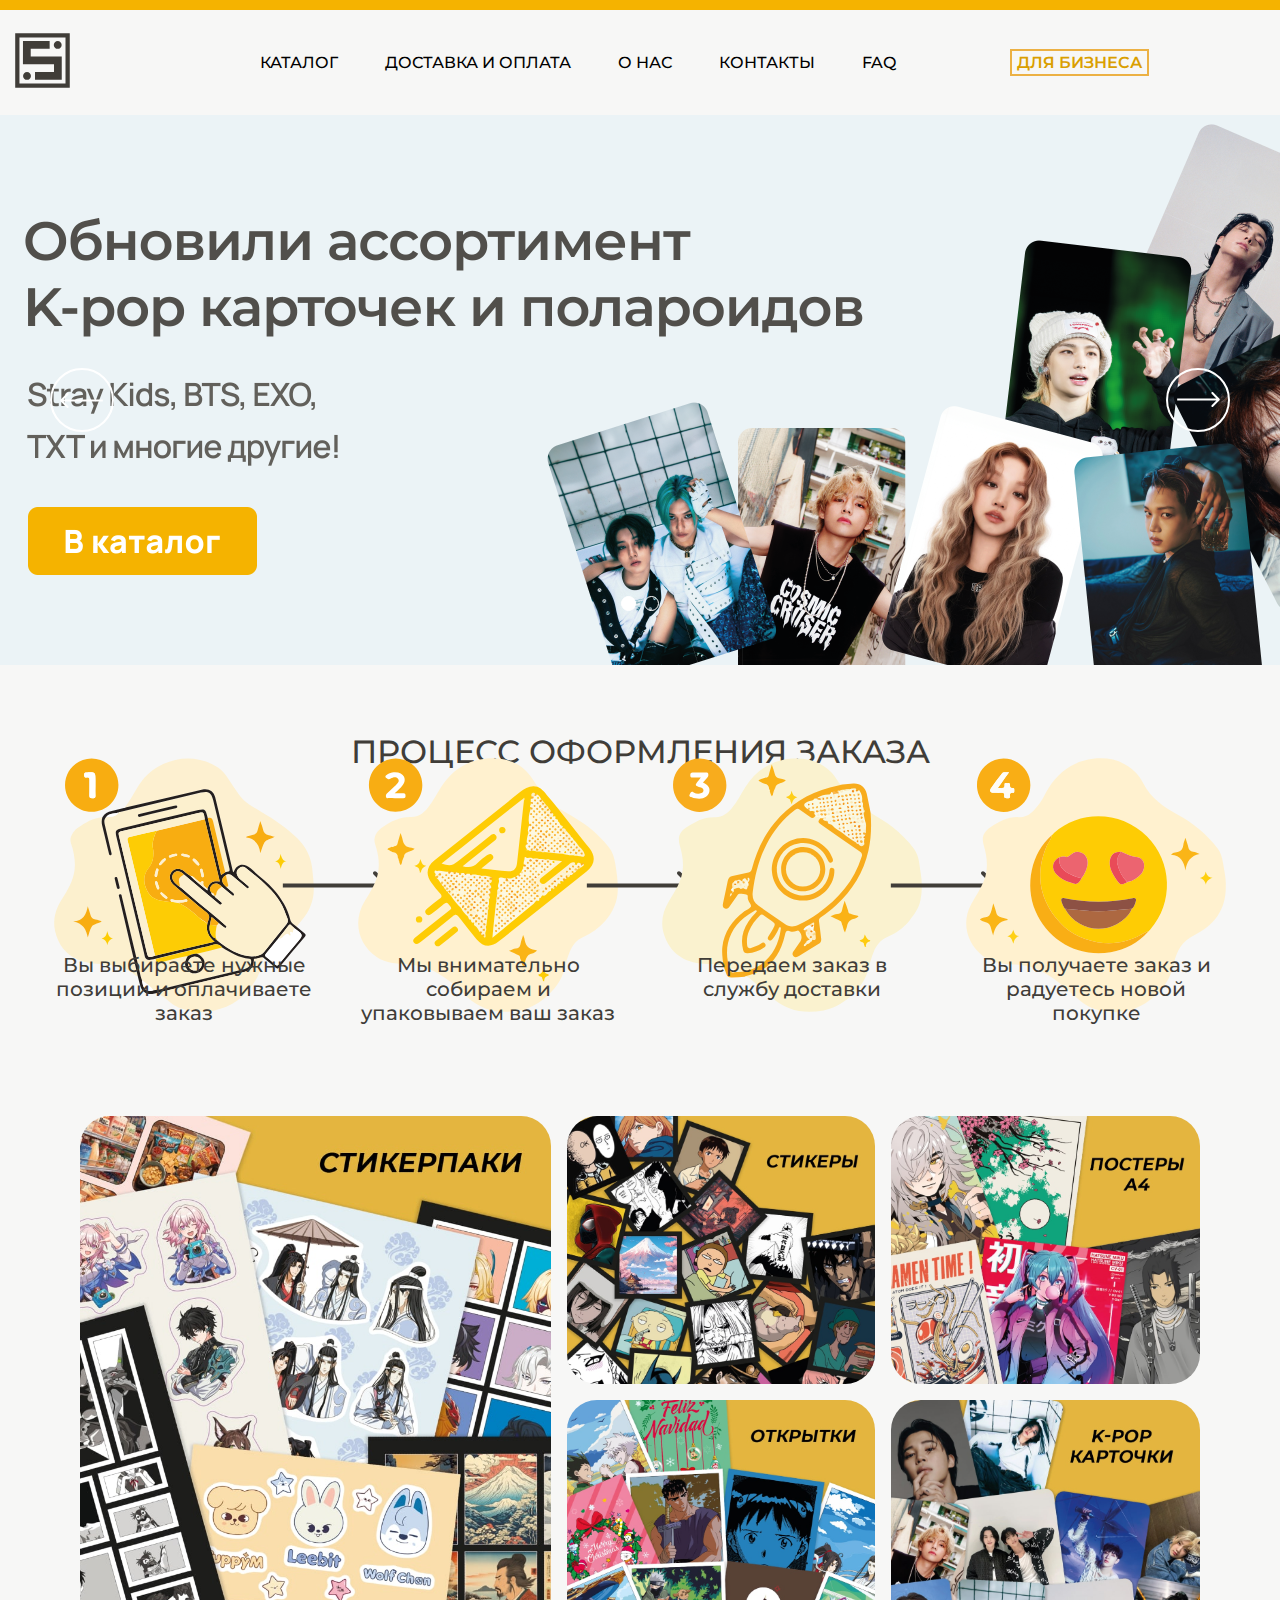
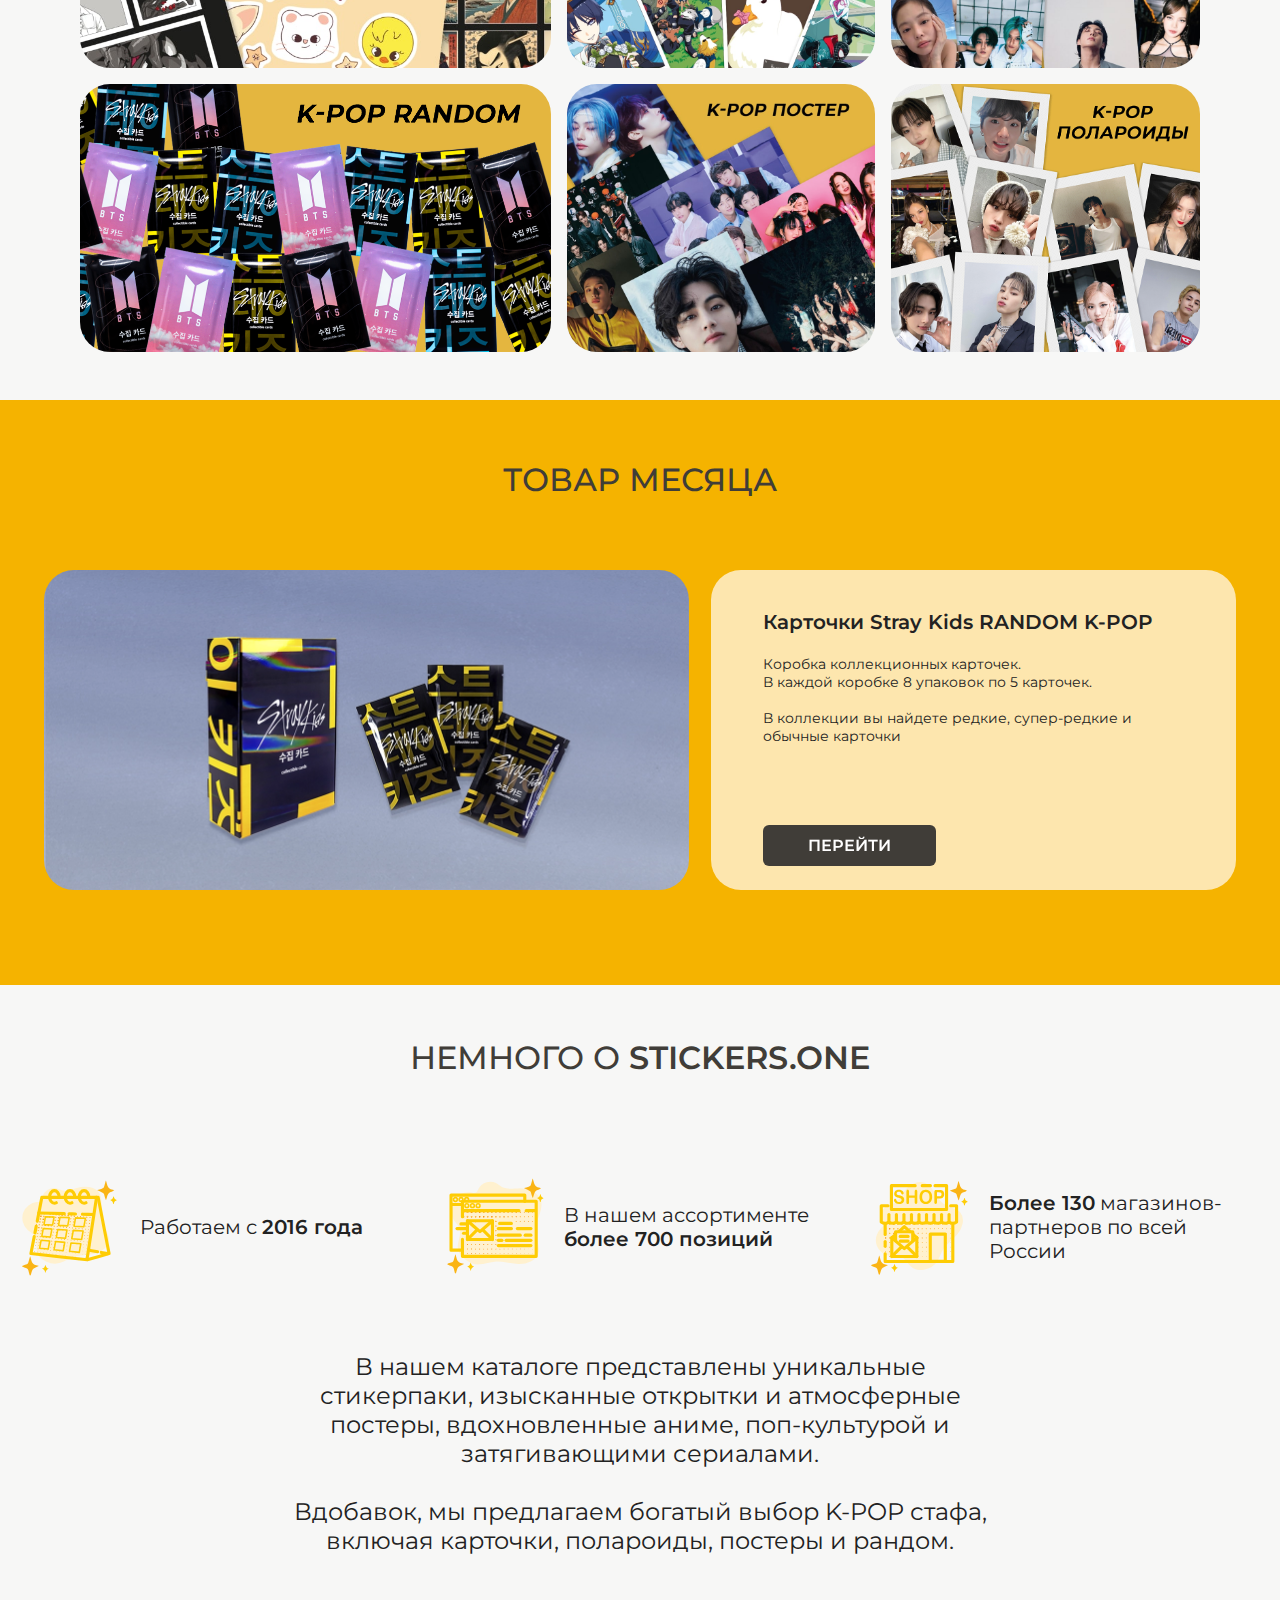
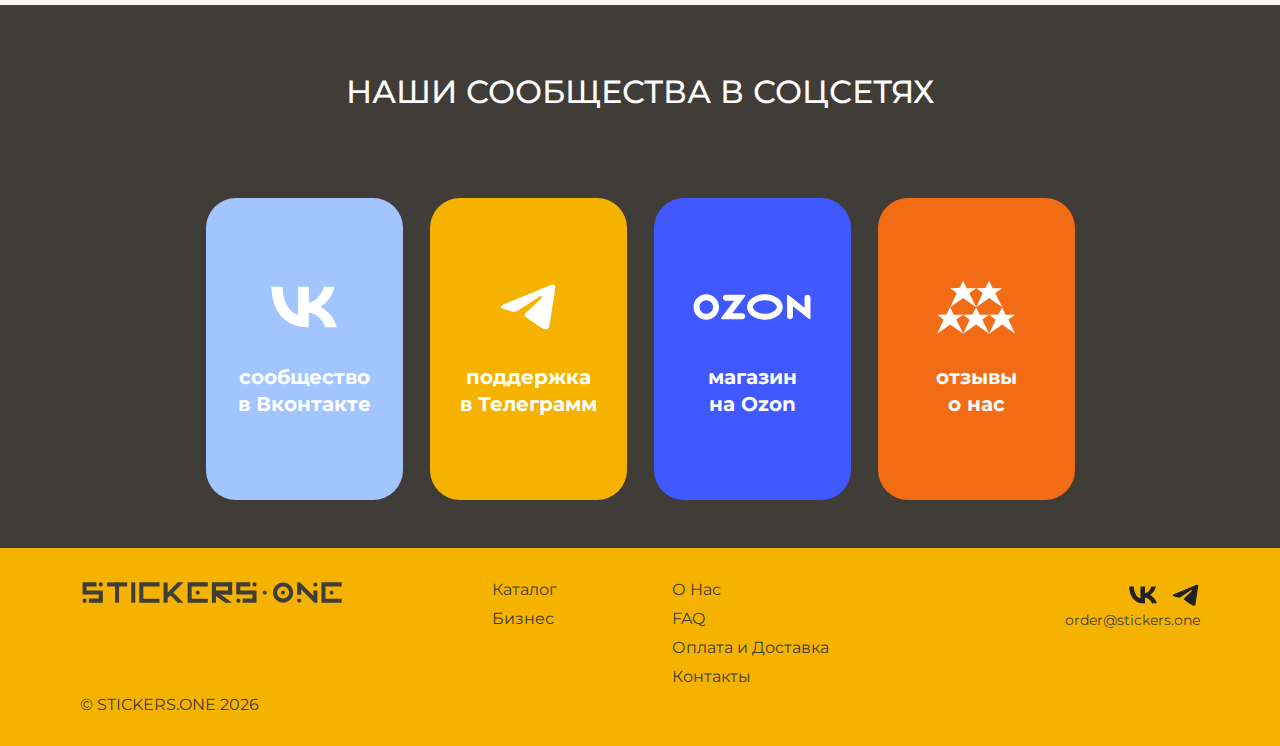
==== index.html @ 14efef04 "init: initial commit" ====
<!DOCTYPE html>
<html lang="en">
  <head>
    <meta charset="UTF-8" />
    <meta name="viewport" content="width=device-width, initial-scale=1.0" />
    <title>Welcome | STICKERS.ONE</title>
    <link rel="shortcut icon" href="./favicon.ico" type="image/x-icon" />
    <link rel="stylesheet" href="./css/index.css" />
    <link rel="stylesheet" href="https://cdn.jsdelivr.net/npm/swiper@11/swiper-bundle.min.css" />
    <script src="https://cdn.jsdelivr.net/npm/swiper@11/swiper-bundle.min.js" defer></script>
    <script type="module" src="./js/index.js" defer></script>

  <!-- Yandex.Metrika counter -->
<script type="text/javascript" >
   (function(m,e,t,r,i,k,a){m[i]=m[i]||function(){(m[i].a=m[i].a||[]).push(arguments)};
   m[i].l=1*new Date();
   for (var j = 0; j < document.scripts.length; j++) {if (document.scripts[j].src === r) { return; }}
   k=e.createElement(t),a=e.getElementsByTagName(t)[0],k.async=1,k.src=r,a.parentNode.insertBefore(k,a)})
   (window, document, "script", "https://mc.yandex.ru/metrika/tag.js", "ym");

   ym(52497229, "init", {
        clickmap:true,
        trackLinks:true,
        accurateTrackBounce:true,
        trackHash:true,
        ecommerce:"dataLayer"
   });
</script>
<noscript><div><img src="https://mc.yandex.ru/watch/52497229" style="position:absolute; left:-9999px;" alt="" /></div></noscript>
<!-- /Yandex.Metrika counter -->


  </head>

  <body>
	  <script>var ecwid_ProductBrowserURL = "https://stickers.one/store#!/Стикерпаки/c/69004037";</script> 
	  
	  
    <header class="header">
      <div class="header__topline"></div>

      <div class="header__container">
        <button class="header__hamburger"></button>

        <div class="header__logo">
          <a class="header__logo-link" href="./">
            <img class="header__logo-image" src="./assets/logo.svg" alt="logo" />
          </a>
        </div>

        <nav class="header__nav">
          <a
            class="header__nav-link"
            href="store"
            >Каталог</a
          >
          <a class="header__nav-link" href="delivery">Доставка и оплата</a>
          <a class="header__nav-link" href="about">О нас</a>
          <a class="header__nav-link" href="contacts">Контакты</a>
	  <a class="header__nav-link" href="faq">FAQ</a>
          <a class="header__nav-link header__nav-link_for-business" href="https://business.stickers.one/">Для Бизнеса</a>

          <span class="header__nav-social">
            <a
              class="header__nav-social-link header__nav-social-link_vk"
              href="https://vk.com/onestickers"
            ></a>
            <a
              class="header__nav-social-link header__nav-social-link_tg"
              href="https://t.me/stickersones"
            ></a>
          </span>

          <button class="header__nav-close-button"></button>
        </nav>

        <div class="header__layout"></div>

        <div class="header__cart">
          <div data-layout="SMALL_ICON" class="ec-cart-widget"></div>
          <div>
            <script
              data-cfasync="true"
              type="text/javascript"
              src="https://app.ecwid.com/script.js?17259073&data_platform=code&data_date=2019-04-03"
              charset="utf-8"
            ></script>
            <script type="text/javascript">
              Ecwid.init();
            </script>
          </div>
        </div>
      </div>
    </header>

    <main class="main">
      <section class="main-slider">
        <div class="container">
          <div class="swiper">
            <div class="swiper-wrapper">
              <div class="swiper-slide main-slider__slide">
                <figure class="main-slider__slide-image">
                  <img
                    class="main-slider__slide-image-web"
                    src="./assets/web_banner_7.webp"
                    alt="slide"
                  />
                  <img
                    class="main-slider__slide-image-mobile"
                    src="./assets/mobile_banner_5.webp"
                    alt="slide"
                  />
                </figure>
                <div class="main-slider__slide-text">
                  <h3 class="main-slider__slide-title"></h3>
                  <p class="main-slider__slide-description"></p>
                </div>
              </div>

              <div class="swiper-slide main-slider__slide">
                <figure class="main-slider__slide-image">
                  <img
                    class="main-slider__slide-image-web"
                    src="./assets/web_banner_6.webp"
                    alt="slide"
                  />
                  <img
                    class="main-slider__slide-image-mobile"
                    src="./assets/mobile_banner_4.webp"
                    alt="slide"
                  />
                </figure>
                <div class="main-slider__slide-text">
                  <h3 class="main-slider__slide-title"></h3>
                  <p class="main-slider__slide-description"></p>
                </div>
              </div>

        
            </div>

            <div class="swiper-pagination"></div>

            <div class="swiper-button-prev"></div>
            <div class="swiper-button-next"></div>
          </div>
        </div>
      </section>

      <section class="order-process">
        <div class="container">
          <h2 class="order-process__title">ПРОЦЕСС ОФОРМЛЕНИЯ ЗАКАЗА</h2>

          <div class="order-process__cards">
            <div class="order-process__card">
              <figure class="order-process__card-image">
                <img src="./assets/order-process/click-collect-2.svg" alt="card" />
              </figure>
              <p class="order-process__card-text">Вы выбираете нужные позиции и оплачиваете заказ</p>
            </div>

            <div class="order-process__card">
              <figure class="order-process__card-image">
                <img src="./assets/order-process/to-do-1.svg" alt="card" />
              </figure>
              <p class="order-process__card-text">
                Мы внимательно собираем и упаковываем ваш заказ
              </p>
            </div>

            <div class="order-process__card">
              <figure class="order-process__card-image">
                <img src="./assets/order-process/truck-1.svg" alt="card" />
              </figure>
              <p class="order-process__card-text">Передаем заказ в службу доставки</p>
            </div>

            <div class="order-process__card">
              <figure class="order-process__card-image">
                <img src="./assets/order-process/box-1.svg" alt="card" />
              </figure>
              <p class="order-process__card-text">Вы получаете заказ и радуетесь новой покупке</p>
            </div>
          </div>
        </div>
      </section>

      <section class="categories">
        <div class="container">
          <div class="categories__stickerpack">
            <a
              class="categories__link"
              href="store#!/Стикерпаки/c/69004037"
            ></a>
          </div>
          <div class="categories__stickers">
            <a
              class="categories__link"
              href="store#!/Стикеры/c/69004038"
            ></a>
          </div>
          <div class="categories__posters">
            <a
              class="categories__link"
              href="store#!/Постеры-А4/c/159742205"
            ></a>
          </div>
          <div class="categories__postcards">
            <a
              class="categories__link"
              href="store#!/Открытки/c/69014045"
            ></a>
          </div>
          <div class="categories__kpop-cards">
            <a
              class="categories__link"
              href="store#!/K-POP-Карточки/c/68998058"
            ></a>
          </div>
          <div class="categories__kpop-posters">
            <a
              class="categories__link"
              href="store#!/K-POP-Постеры/c/159727187"
            ></a>
          </div>
          <div class="categories__polaroids">
            <a
              class="categories__link"
              href="store#!/K-POP-Полароиды/c/159739710"
            ></a>
          </div>
          <div class="categories__random">
            <a
              class="categories__link"
              href="store#!/K-POP-Random/c/159739711"
            ></a>
          </div>
        </div>
      </section>

      <section class="month-product">
        <div class="container">
          <h2 class="month-product__title">Товар месяца</h2>
          <div class="month-product__card">
            <figure class="month-product__image">
              <img src="./assets/item_month.webp" alt="box" />
            </figure>

            <div class="month-product__info">
              <h3 class="month-product__info-title">Карточки Stray Kids RANDOM K-POP</h3>
              <p class="month-product__info-description">
                Коробка коллекционных карточек. <br />
                В каждой коробке 8 упаковок по 5 карточек.<br><br>
				В коллекции вы найдете редкие, супер-редкие и обычные карточки
              </p>
              <div class="month-product__info-controls">
                <button class="month-product__info-button" href="store#!/Stray-Kids-Yellow-Box/p/622266145/category=159739711">ПЕРЕЙТИ</button>
              </div>
            </div>
          </div>
        </div>
      </section>

      <section class="facts">
        <div class="container">
          <h2 class="facts__title">НЕМНОГО О <b>STICKERS.ONE</b></h2>

          <ul class="facts__list">
            <li class="facts__list-item">
              <img src="./assets/facts/fact-1.svg" alt="fact" />
              <span>Работаем с <b>2016 года</b></span>
            </li>

            <li class="facts__list-item">
              <img src="./assets/facts/fact-2.svg" alt="fact" />
              <span>В нашем ассортименте <b>более 700 позиций</b></span>
            </li>

            <li class="facts__list-item">
              <img src="./assets/facts/fact-3.svg" alt="fact" />
              <span><b>Более 130</b> магазинов-партнеров по всей России</span>
            </li>
          </ul>

          <p class="facts__description">
            В нашем каталоге представлены уникальные стикерпаки, изысканные открытки и атмосферные постеры, вдохновленные аниме, поп-культурой и затягивающими сериалами. <br><br>Вдобавок, мы предлагаем богатый выбор K-POP стафа, включая карточки, полароиды, постеры и рандом.
          </p>
        </div>
      </section>

      <section class="communities">
        <div class="container">
          <h2 class="communities__title">Наши сообщества в соцсетях</h2>

          <ul class="communities__menu">
            <li class="communities__menu-item">
              <a class="communities__link communities__link_vk" href="https://vk.com/onestickers">
                <img src="./assets/communities/vk-1.svg" alt="vk" />
                <span>сообщество<br>в Вконтакте</span>
              </a>
            </li>

            <li class="communities__menu-item">
              <a class="communities__link communities__link_tg" href="https://t.me/stickersones">
                <img src="./assets/communities/tg-1.svg" alt="vk" />
                <span>поддержка<br>в Телеграмм</span>
              </a>
            </li>

            <li class="communities__menu-item">
              <a class="communities__link communities__link_ozon" href="https://www.ozon.ru/seller/stickers-one-295057">
                <img src="./assets/communities/ozon-1.svg" alt="vk" />
                <span>магазин<br>на Ozon</span>
              </a>
            </li>

            <li class="communities__menu-item">
              <a class="communities__link communities__link_feedback" href="https://vk.com/topic-120781265_34124288?offset=400">
                <img src="./assets/communities/feedback.svg" alt="vk" />
                <span>отзывы<br>о нас</span>
              </a>
            </li>
          </ul>
        </div>
      </section>
    </main>

    <footer class="footer">
      <div class="container">
        <div class="footer__logo">
          <a class="footer__logo-link" href="#">
            <img class="footer__logo-image" src="./assets/logo2.svg" alt="logo" />
          </a>
        </div>

        <nav class="footer__menu">
          <ul class="footer__menu-list">
            <li class="footer__menu-list-item">
              <a
                class="footer__menu-link"
                href="store"
              >
                Каталог
              </a>
            </li>
            <li class="footer__menu-list-item">
              <a class="footer__menu-link" href="https://business.stickers.one/">Бизнес</a>
            </li>
          </ul>

          <ul class="footer__menu-list">
	<li class="footer__menu-list-item">
              <a class="footer__menu-link" href="about">О Нас</a>
        </li>
        <li class="footer__menu-list-item">
              <a class="footer__menu-link" href="faq">FAQ</a>
        </li>
            <li class="footer__menu-list-item">
              <a class="footer__menu-link" href="delivery">Оплата и Доставка</a>
            </li>
            <li class="footer__menu-list-item">
              <a class="footer__menu-link" href="contacts">Контакты</a>
            </li>
          </ul>
        </nav>

        <div class="footer__contacts">
          <div class="footer__contacts-social">
            <a
              class="footer__contacts-link footer__contacts-link_vk"
              href="https://vk.com/onestickers"
            ></a>
            <a
              class="footer__contacts-link footer__contacts-link_tg"
              href="https://t.me/stickersones"
            ></a>
          </div>

          <a
            class="footer__contacts-link footer__contacts-link_email"
            href="mailto: order@stickers.one"
          >
            order@stickers.one
          </a>
        </div>

        <div class="footer__copyrights">© STICKERS.ONE <script>document.write(new Date().getFullYear())</script></div>
      </div>
    </footer>
  </body>
</html>
---- css/index.css ----
@import url("https://fonts.googleapis.com/css2?family=Montserrat:wght@400;500;600;700&display=swap");
html {
  color: #000000;
  font-size: 16px;
  font-family: "Montserrat", sans-serif;
  font-weight: 400;
  font-style: normal;
  scroll-behavior: smooth;
}

body {
  position: relative;
  margin: 0;
  background-color: #f7f7f6;
}

a,
button,
input,
textarea {
  font-family: "Montserrat", sans-serif;
}

a {
  text-decoration: none;
}

figure {
  margin: 0;
}

p {
  margin: 1rem 0;
}

ul {
  margin: 1rem 0;
  padding-left: 1.125rem;
}

.container {
  max-width: 1440px;
  margin: 0 auto;
  -webkit-box-sizing: border-box;
          box-sizing: border-box;
}

.footer .container {
  position: relative;
  display: -webkit-box;
  display: -ms-flexbox;
  display: flex;
  -ms-flex-wrap: wrap;
      flex-wrap: wrap;
  gap: 9px 20px;
  padding: 32px 80px;
  background-color: #F5B300;
}
@media (max-width: 992px) {
  .footer .container {
    padding: 32px 15px;
  }
}
@media (max-width: 576px) {
  .footer .container {
    -ms-flex-wrap: nowrap;
        flex-wrap: nowrap;
    padding: 21px 15px 76px;
  }
}
@media (max-width: 768px) {
  .footer__logo {
    display: none;
  }
}
.footer__logo-link {
  display: inline-block;
  width: 265px;
}
.footer__logo-image {
  height: auto;
  width: 100%;
}
.footer__menu {
  -webkit-box-flex: 1;
      -ms-flex: 1 1 auto;
          flex: 1 1 auto;
  display: -webkit-box;
  display: -ms-flexbox;
  display: flex;
  -webkit-box-pack: center;
      -ms-flex-pack: center;
          justify-content: center;
  gap: 115px;
  margin-right: 90px;
}
@media (max-width: 1200px) {
  .footer__menu {
    margin-right: 0;
  }
}
@media (max-width: 992px) {
  .footer__menu {
    gap: 40px;
  }
}
@media (max-width: 768px) {
  .footer__menu {
    -webkit-box-pack: start;
        -ms-flex-pack: start;
            justify-content: flex-start;
    gap: 68px;
  }
}
@media (max-width: 576px) {
  .footer__menu {
    gap: 48px;
  }
}
.footer__menu-list {
  margin: 0;
  padding: 0;
  list-style-type: none;
}
.footer__menu-list-item {
  margin-bottom: 10px;
}
.footer__menu-list-item:last-child {
  margin-bottom: 0;
}
.footer__menu-link {
  color: #403d38;
  font-size: 16px;
  font-style: normal;
  font-weight: 400;
  line-height: normal;
}
@media (max-width: 768px) {
  .footer__menu-link {
    font-size: 14px;
  }
}
.footer__contacts {
  -webkit-box-flex: 0;
      -ms-flex: 0 0 auto;
          flex: 0 0 auto;
}
.footer__contacts-social {
  display: -webkit-box;
  display: -ms-flexbox;
  display: flex;
  -webkit-box-align: center;
      -ms-flex-align: center;
          align-items: center;
  -webkit-box-pack: end;
      -ms-flex-pack: end;
          justify-content: flex-end;
  gap: 12px;
}
.footer__contacts-link {
  color: #403d38;
  font-size: 14px;
  font-style: normal;
  font-weight: 400;
  line-height: normal;
}
.footer__contacts-link_vk, .footer__contacts-link_tg {
  display: inline-block;
  height: 30px;
  width: 30px;
  background-position: center;
  background-repeat: no-repeat;
  background-size: contain;
}
.footer__contacts-link_vk {
  background-image: url(../assets/vk.svg);
}
.footer__contacts-link_tg {
  background-image: url(../assets/tg.svg);
}
@media (max-width: 576px) {
  .footer__contacts-link_email {
    display: none;
  }
}
.footer__copyrights {
  -webkit-box-flex: 1;
      -ms-flex: 1 1 100%;
          flex: 1 1 100%;
  color: #403d38;
  font-size: 16px;
  font-style: normal;
  font-weight: 400;
  line-height: normal;
}
@media (max-width: 768px) {
  .footer__copyrights {
    font-size: 14px;
    text-align: right;
  }
}
@media (max-width: 576px) {
  .footer__copyrights {
    position: absolute;
    bottom: 32px;
    left: 20px;
    right: 20px;
  }
}

.header {
  position: relative;
  max-width: 1440px;
  margin: 0 auto;
  background-color: #f7f7f6;
}
.header__topline {
  padding: 5px 15px;
  color: #000000;
  font-size: 12px;
  font-style: normal;
  font-weight: 600;
  line-height: normal;
  text-align: center;
  background-color: #F5B300;
}
@media (max-width: 768px) {
  .header__topline span {
    display: none;
  }
}
.header__container {
  display: -webkit-box;
  display: -ms-flexbox;
  display: flex;
  -webkit-box-align: center;
      -ms-flex-align: center;
          align-items: center;
  gap: 80px;
  max-width: 1280px;
  margin: 0 auto;
  padding: 23px 15px;
}
@media (max-width: 1200px) {
  .header__container {
    gap: 60px;
  }
}
@media (max-width: 992px) {
  .header__container {
    gap: 40px;
  }
}
@media (max-width: 768px) {
  .header__container {
    -webkit-box-pack: justify;
        -ms-flex-pack: justify;
            justify-content: space-between;
    padding: 10px 15px;
  }
}
.header__logo {
  -webkit-box-flex: 0;
      -ms-flex: 0 0 auto;
          flex: 0 0 auto;
}
.header__logo-link {
  display: inline-block;
  width: 55px;
  height: 55px;
}
@media (max-width: 768px) {
  .header__logo-link {
    width: 40px;
    height: 40px;
  }
}
.header__logo-image {
  width: 100%;
  height: auto;
}
.header__layout {
  position: fixed;
  top: 0;
  left: 0;
  right: 0;
  bottom: 0;
  z-index: 900;
  display: none;
  background-color: rgba(0, 0, 0, 0.5);
  -webkit-transition: all ease-in-out 0.4s;
  transition: all ease-in-out 0.4s;
  will-change: visibility, opacity;
}
@media (max-width: 768px) {
  .header__layout {
    display: block;
    visibility: hidden;
    opacity: 0;
  }
}
.header__layout.active {
  visibility: visible;
  opacity: 1;
}
.header__nav {
  -webkit-box-flex: 1;
      -ms-flex: 1 1 auto;
          flex: 1 1 auto;
  display: -webkit-box;
  display: -ms-flexbox;
  display: flex;
  -webkit-box-pack: justify;
      -ms-flex-pack: justify;
          justify-content: space-between;
  -webkit-box-align: center;
      -ms-flex-align: center;
          align-items: center;
  gap: 15px;
  margin-left: 110px;
}
@media (max-width: 1200px) {
  .header__nav {
    margin-left: 0;
  }
}
@media (max-width: 768px) {
  .header__nav {
    position: fixed;
    top: 0;
    left: -600px;
    z-index: 1000;
    display: -webkit-box;
    display: -ms-flexbox;
    display: flex;
    -webkit-box-orient: vertical;
    -webkit-box-direction: normal;
        -ms-flex-direction: column;
            flex-direction: column;
    -webkit-box-align: start;
        -ms-flex-align: start;
            align-items: flex-start;
    -webkit-box-pack: start;
        -ms-flex-pack: start;
            justify-content: flex-start;
    gap: 12px;
    max-width: 480px;
    height: 100vh;
    width: 100%;
    padding: 110px 10px 30px;
    -webkit-box-sizing: border-box;
            box-sizing: border-box;
    background-color: #f7f7f6;
    -webkit-transition: left ease-in-out 0.4s;
    transition: left ease-in-out 0.4s;
    will-change: left;
  }
}
@media (max-width: 576px) {
  .header__nav {
    max-width: calc(100% - 64px);
  }
}
@media (max-width: 768px) {
  .header__nav.active {
    left: 0;
  }
}
.header__nav-link {
  color: #000000;
  font-size: 16px;
  font-style: normal;
  font-weight: 500;
  line-height: normal;
  text-transform: uppercase;
  -webkit-transition: all ease-in-out 0.15s;
  transition: all ease-in-out 0.15s;
}
@media (max-width: 992px) {
  .header__nav-link {
    font-size: 14px;
  }
}
@media (max-width: 768px) {
  .header__nav-link {
    font-size: 22px;
    font-weight: 400;
  }
}
.header__nav-link:hover {
  color: #F5B300;
}
.header__nav-link_for-business {
  margin-left: 67px;
  padding: 2px 5px;
  color: #da9f00;
  font-weight: 600;
  text-transform: uppercase;
  border: 2px solid #ecb144;
}
@media (max-width: 992px) {
  .header__nav-link_for-business {
    margin-left: 0;
  }
}
@media (max-width: 768px) {
  .header__nav-link_for-business {
    margin-top: 36px;
  }
}
.header__nav-social {
  display: none;
}
@media (max-width: 768px) {
  .header__nav-social {
    display: -webkit-box;
    display: -ms-flexbox;
    display: flex;
    -webkit-box-align: center;
        -ms-flex-align: center;
            align-items: center;
    gap: 10px;
    margin-top: 40px;
  }
}
.header__nav-social-link {
  display: inline-block;
  height: 40px;
  width: 40px;
  background-repeat: no-repeat;
  background-position: center;
  background-size: 40px;
}
.header__nav-social-link_tg {
  background-image: url(../assets/tg.svg);
}
.header__nav-social-link_vk {
  background-image: url(../assets/vk.svg);
}
.header__nav-close-button {
  position: absolute;
  top: 30px;
  left: 10px;
  display: none;
  height: 30px;
  width: 30px;
  border: none;
  background: url(../assets/close.svg) center no-repeat;
  background-size: 30px;
}
@media (max-width: 768px) {
  .header__nav-close-button {
    display: inline-block;
  }
}
.header__cart {
  -webkit-box-flex: 0;
      -ms-flex: 0 0 auto;
          flex: 0 0 auto;
  height: 36px;
  width: 36px;
  cursor: pointer;
}
@media (max-width: 768px) {
  .header__cart {
    height: 36px;
    width: 36px;
  }
}
.header__cart .ec-cart-widget {
  width: 100%;
  height: 100%;
}
.header__cart .ec-cart-widget .ec-minicart {
  height: 100%;
  width: 100%;
  padding: 0 !important;
  color: #000000 !important;
  -webkit-transform: scale(1) !important;
      -ms-transform: scale(1) !important;
          transform: scale(1) !important;
}
.header__cart .ec-cart-widget .ec-minicart__icon {
  height: 36px !important;
  width: 36px !important;
}
@media (max-width: 768px) {
  .header__cart .ec-cart-widget .ec-minicart__icon {
    height: 36px !important;
    width: 36px !important;
  }
}
.header__cart .ec-cart-widget .ec-minicart__icon svg path {
  stroke: #000000 !important;
}
.header__cart .ec-cart-widget:hover .ec-minicart__icon svg path {
  stroke: #F5B300 !important;
}
.header__hamburger {
  display: none;
  width: 35px;
  height: 20px;
  padding: 0;
  margin: 0;
  border: 0;
  background: url(../assets/menu.svg) center no-repeat;
  background-size: 34px;
}
@media (max-width: 768px) {
  .header__hamburger {
    display: block;
  }
}

.main-slider .swiper-slide {
  height: 550px;
  background-color: #0f1f2e;
}
@media (max-width: 576px) {
  .main-slider .swiper-slide {
    max-height: 860px;
    height: calc(100vh - 74px);
  }
}
.main-slider .swiper-button-prev, .main-slider .swiper-button-next {
  height: 64px;
  width: 64px;
  background: url(../assets/arrow.svg) no-repeat center;
  background-size: cover;
}
@media (max-width: 992px) {
  .main-slider .swiper-button-prev, .main-slider .swiper-button-next {
    height: 48px;
    width: 48px;
  }
}
@media (max-width: 768px) {
  .main-slider .swiper-button-prev, .main-slider .swiper-button-next {
    display: none;
  }
}
.main-slider .swiper-button-prev::after, .main-slider .swiper-button-next::after {
  display: none;
}
.main-slider .swiper-button-prev {
  left: 50px;
  -webkit-transform: rotate(180deg);
      -ms-transform: rotate(180deg);
          transform: rotate(180deg);
}
@media (max-width: 992px) {
  .main-slider .swiper-button-prev {
    left: 24px;
  }
}
.main-slider .swiper-button-next {
  right: 50px;
}
@media (max-width: 992px) {
  .main-slider .swiper-button-next {
    right: 24px;
  }
}
.main-slider .swiper-pagination {
  bottom: 50px !important;
}
@media (max-width: 768px) {
  .main-slider .swiper-pagination {
    bottom: 32px !important;
  }
}
.main-slider .swiper-pagination-bullet {
  height: 15px;
  width: 15px;
  -webkit-box-sizing: border-box;
          box-sizing: border-box;
  border: 1px solid #ffffff;
  opacity: 1;
  background-color: rgba(0, 0, 0, 0);
}
@media (max-width: 768px) {
  .main-slider .swiper-pagination-bullet {
    height: 11px;
    width: 11px;
  }
}
.main-slider .swiper-pagination-bullet-active {
  background-color: #ffffff;
}
.main-slider__slide {
  position: relative;
}
.main-slider__slide-image {
  margin: 0;
  padding: 0;
  height: 100%;
  width: 100%;
}
.main-slider__slide-image-web, .main-slider__slide-image-mobile {
  display: inline-block;
  height: 100%;
  width: 100%;
  -o-object-fit: cover;
     object-fit: cover;
}
.main-slider__slide-image-web {
  display: inline;
}
@media (max-width: 576px) {
  .main-slider__slide-image-web {
    display: none;
  }
}
.main-slider__slide-image-mobile {
  display: none;
}
@media (max-width: 576px) {
  .main-slider__slide-image-mobile {
    display: inline;
  }
}
.main-slider__slide-text {
  position: absolute;
  top: 96px;
  right: 160px;
  max-width: 425px;
}
@media (max-width: 768px) {
  .main-slider__slide-text {
    top: 54px;
    left: 50%;
    width: 70%;
    -webkit-transform: translateX(-50%);
        -ms-transform: translateX(-50%);
            transform: translateX(-50%);
  }
}
@media (max-width: 576px) {
  .main-slider__slide-text {
    width: 80%;
  }
}
.main-slider__slide-title {
  margin: 0 0 40px;
  color: #ffffff;
  font-size: 40px;
  font-style: normal;
  font-weight: 500;
  line-height: normal;
}
@media (max-width: 768px) {
  .main-slider__slide-title {
    margin: 0 0 8px;
    font-size: 32px;
  }
}
.main-slider__slide-description {
  margin: 0;
  color: #ffffff;
  font-size: 32px;
  font-style: normal;
  font-weight: 500;
  line-height: normal;
}
@media (max-width: 768px) {
  .main-slider__slide-description {
    font-size: 20px;
  }
}

.order-process .container {
  padding: 67px 52px 43px;
  -webkit-box-sizing: border-box;
          box-sizing: border-box;
  background-color: #f7f7f6;
}
@media (max-width: 1200px) {
  .order-process .container {
    padding: 67px 28px 43px;
  }
}
@media (max-width: 768px) {
  .order-process .container {
    padding: 32px 28px 24px;
  }
}
.order-process__title {
  margin: 0 0 74px;
  color: #403d38;
  text-align: center;
  font-size: 32px;
  font-style: normal;
  font-weight: 500;
  line-height: normal;
}
@media (max-width: 992px) {
  .order-process__title {
    font-size: 22px;
  }
}
@media (max-width: 768px) {
  .order-process__title {
    margin: 0 0 32px;
  }
}
.order-process__cards {
  display: -webkit-box;
  display: -ms-flexbox;
  display: flex;
  gap: 40px;
}
@media (max-width: 992px) {
  .order-process__cards {
    gap: 24px;
  }
}
@media (max-width: 768px) {
  .order-process__cards {
    -webkit-box-pack: center;
        -ms-flex-pack: center;
            justify-content: center;
    -ms-flex-wrap: wrap;
        flex-wrap: wrap;
    gap: 72px 40px;
  }
}
.order-process__card {
  position: relative;
  -webkit-box-flex: 0;
      -ms-flex: 0 1 320px;
          flex: 0 1 320px;
}
@media (max-width: 768px) {
  .order-process__card {
    -webkit-box-flex: 0;
        -ms-flex: 0 1 40%;
            flex: 0 1 40%;
  }
}
.order-process__card::after {
  content: "";
  position: absolute;
  top: 40px;
  right: 0;
  width: 108px;
  height: 32px;
  background: url(../assets/arrow-orders.svg) right center no-repeat;
  background-size: contain;
  -webkit-transform: translateY(-50%) translateX(calc(50% + 20px));
      -ms-transform: translateY(-50%) translateX(calc(50% + 20px));
          transform: translateY(-50%) translateX(calc(50% + 20px));
}
@media (max-width: 992px) {
  .order-process__card::after {
    top: 27px;
    width: 54px;
    height: 24px;
    -webkit-transform: translateY(-50%) translateX(calc(50% + 12px));
        -ms-transform: translateY(-50%) translateX(calc(50% + 12px));
            transform: translateY(-50%) translateX(calc(50% + 12px));
  }
}
.order-process__card:last-child::after {
  display: none;
}
.order-process__card:nth-child(1) {
  -webkit-box-ordinal-group: 1;
      -ms-flex-order: 0;
          order: 0;
}
.order-process__card:nth-child(2) {
  -webkit-box-ordinal-group: 2;
      -ms-flex-order: 1;
          order: 1;
}
@media (max-width: 768px) {
  .order-process__card:nth-child(2)::after {
    left: 50%;
    top: auto;
    bottom: 0;
    -webkit-transform: rotate(90deg) translateX(50px) translateY(100%);
        -ms-transform: rotate(90deg) translateX(50px) translateY(100%);
            transform: rotate(90deg) translateX(50px) translateY(100%);
  }
}
.order-process__card:nth-child(3) {
  -webkit-box-ordinal-group: 3;
      -ms-flex-order: 2;
          order: 2;
}
@media (max-width: 768px) {
  .order-process__card:nth-child(3) {
    -webkit-box-ordinal-group: 4;
        -ms-flex-order: 3;
            order: 3;
  }
}
@media (max-width: 768px) {
  .order-process__card:nth-child(3)::after {
    left: 0;
    right: auto;
    -webkit-transform: rotate(180deg) translateX(50px) translateY(50%);
        -ms-transform: rotate(180deg) translateX(50px) translateY(50%);
            transform: rotate(180deg) translateX(50px) translateY(50%);
  }
}
.order-process__card:nth-child(4) {
  -webkit-box-ordinal-group: 4;
      -ms-flex-order: 3;
          order: 3;
}
@media (max-width: 768px) {
  .order-process__card:nth-child(4) {
    -webkit-box-ordinal-group: 3;
        -ms-flex-order: 2;
            order: 2;
  }
}
.order-process__card-image {
  display: -webkit-box;
  display: -ms-flexbox;
  display: flex;
  -webkit-box-align: center;
      -ms-flex-align: center;
          align-items: center;
  -webkit-box-pack: center;
      -ms-flex-pack: center;
          justify-content: center;
  padding: 0;
  margin: 0 0 28px;
  height: 80px;
}
@media (max-width: 992px) {
  .order-process__card-image {
    margin: 0 0 12px;
    height: 54px;
  }
}
.order-process__card-image img {
  max-width: 100%;
  height: auto;
}
@media (max-width: 992px) {
  .order-process__card-image img {
    height: 54px;
    width: auto;
  }
}
.order-process__card-text {
  margin: 0;
  color: #403d38;
  text-align: center;
  font-size: 20px;
  font-style: normal;
  font-weight: 500;
  line-height: normal;
}
@media (max-width: 992px) {
  .order-process__card-text {
    font-size: 11px;
  }
}

.categories .container {
  display: grid;
  padding: 48px 80px;
  grid-template-areas: "stickerpack stickerpack stickerpack stickers stickers posters posters" "stickerpack stickerpack stickerpack postcards postcards kpopcards kpopcards" "random random random kpopposters kpopposters polaroids polaroids";
  grid-template-columns: repeat(7, 1fr);
  grid-template-rows: repeat(3, 268px);
  gap: 16px;
  background-color: #f7f7f6;
}
@media (max-width: 1200px) {
  .categories .container {
    padding: 48px 20px;
    grid-template-rows: repeat(3, 200px);
  }
}
@media (max-width: 992px) {
  .categories .container {
    grid-template-rows: repeat(3, 150px);
    gap: 8px;
  }
}
@media (max-width: 768px) {
  .categories .container {
    grid-template-areas: "stickerpack stickerpack" "stickerpack stickerpack" "stickers postcards" "random random" "posters polaroids" "kpopcards kpopposters";
    grid-template-columns: repeat(2, 1fr);
    grid-template-rows: repeat(6, 110px);
  }
}
.categories .container > div {
  border-radius: 30px;
  overflow: hidden;
  background-repeat: no-repeat;
  background-position: top right;
  background-size: cover;
}
@media (max-width: 992px) {
  .categories .container > div {
    border-radius: 15px;
  }
}
.categories__stickerpack {
  grid-area: stickerpack;
  background-image: url(../assets/categories/stickerpack-min.jpg);
}
.categories__stickers {
  grid-area: stickers;
  background-image: url(../assets/categories/stickers-min.jpg);
}
.categories__posters {
  grid-area: posters;
  background-image: url(../assets/categories/posters-min.jpg);
}
.categories__postcards {
  grid-area: postcards;
  background-image: url(../assets/categories/postcards-min.jpg);
}
.categories__kpop-cards {
  grid-area: kpopcards;
  background-image: url(../assets/categories/kpopcards-min.jpg);
}
.categories__kpop-posters {
  grid-area: kpopposters;
  background-image: url(../assets/categories/kpopposters-min.jpg);
}
.categories__polaroids {
  grid-area: polaroids;
  background-image: url(../assets/categories/polaroids-min.jpg);
}
.categories__random {
  grid-area: random;
  background-image: url(../assets/categories/shop_catalog_kpop_sq-1.webp);
}
.categories__link {
  display: inline-block;
  height: 100%;
  width: 100%;
}

.communities .container {
  padding: 61px 20px 48px;
  background-color: #403d38;
}
@media (max-width: 768px) {
  .communities .container {
    padding: 36px 20px 83px;
  }
}
.communities__title {
  margin: 0 0 80px;
  color: #fff;
  text-align: center;
  font-size: 32px;
  font-style: normal;
  font-weight: 500;
  line-height: 52px;
  text-transform: uppercase;
}
@media (max-width: 768px) {
  .communities__title {
    margin: 0 0 36px;
    font-size: 22px;
    line-height: normal;
  }
}
.communities__menu {
  display: -webkit-box;
  display: -ms-flexbox;
  display: flex;
  -webkit-box-pack: center;
      -ms-flex-pack: center;
          justify-content: center;
  -webkit-box-align: center;
      -ms-flex-align: center;
          align-items: center;
  gap: 27px;
  margin: 0;
  padding: 0;
  list-style-type: none;
}
@media (max-width: 992px) {
  .communities__menu {
    gap: 9px;
  }
}
@media (max-width: 768px) {
  .communities__menu {
    -ms-flex-wrap: wrap;
        flex-wrap: wrap;
  }
}
.communities__menu-item {
  -webkit-box-flex: 0;
      -ms-flex: 0 1 197px;
          flex: 0 1 197px;
  max-width: 197px;
  height: 302px;
}
@media (max-width: 768px) {
  .communities__menu-item {
    -webkit-box-flex: 1;
        -ms-flex: 1 1 48%;
            flex: 1 1 48%;
    max-width: none;
    height: 200px;
  }
}
.communities__link {
  position: relative;
  display: -webkit-box;
  display: -ms-flexbox;
  display: flex;
  -webkit-box-pack: center;
      -ms-flex-pack: center;
          justify-content: center;
  -webkit-box-align: center;
      -ms-flex-align: center;
          align-items: center;
  -webkit-box-orient: vertical;
  -webkit-box-direction: normal;
      -ms-flex-direction: column;
          flex-direction: column;
  gap: 30px;
  width: 100%;
  height: 100%;
  padding: 20px;
  -webkit-box-sizing: border-box;
          box-sizing: border-box;
  border-radius: 30px;
}
@media (max-width: 768px) {
  .communities__link {
    display: block;
    padding: 38px 10px;
    border-radius: 16px;
  }
}
.communities__link_vk {
  background-color: #a2c5ff;
}
.communities__link_tg {
  background-color: #f5b300;
}
.communities__link_ozon {
  background-color: #4058ff;
}
.communities__link_feedback {
  background-color: #f16c15;
}
.communities__link img {
  height: 54px;
  width: auto;
}
@media (max-width: 768px) {
  .communities__link img {
    width: 100%;
    -o-object-fit: contain;
       object-fit: contain;
  }
}
.communities__link span {
  color: #fff;
  text-align: center;
  font-size: 20px;
  font-style: normal;
  font-weight: 700;
  line-height: 27px;
}
@media (max-width: 992px) {
  .communities__link span {
    font-size: 16px;
    line-height: 22px;
  }
}
@media (max-width: 768px) {
  .communities__link span {
    position: absolute;
    bottom: 38px;
    left: 10px;
    right: 10px;
  }
}

.facts .container {
  padding: 53px 20px 50px;
}
.facts__title {
  margin: 0 0 100px;
  color: #403d38;
  text-align: center;
  font-size: 32px;
  font-style: normal;
  font-weight: 500;
  line-height: normal;
}
@media (max-width: 768px) {
  .facts__title {
    margin: 0 0 32px;
    font-size: 22px;
  }
}
.facts__title b {
  font-weight: 600;
}
.facts__list {
  display: -webkit-box;
  display: -ms-flexbox;
  display: flex;
  gap: 33px;
  max-width: 1276px;
  margin: 0 auto 75px;
  padding: 0;
  list-style-type: none;
}
@media (max-width: 768px) {
  .facts__list {
    margin: 0 auto 32px;
    gap: 16px;
  }
}
.facts__list-item {
  -webkit-box-flex: 0;
      -ms-flex: 0 1 33%;
          flex: 0 1 33%;
  display: -webkit-box;
  display: -ms-flexbox;
  display: flex;
  -webkit-box-align: center;
      -ms-flex-align: center;
          align-items: center;
  gap: 20px;
  color: #222;
  font-size: 20px;
  font-style: normal;
  font-weight: 400;
  line-height: normal;
}
@media (max-width: 992px) {
  .facts__list-item {
    -webkit-box-orient: vertical;
    -webkit-box-direction: normal;
        -ms-flex-direction: column;
            flex-direction: column;
    text-align: center;
  }
}
@media (max-width: 768px) {
  .facts__list-item {
    font-size: 16px;
  }
}
@media (max-width: 576px) {
  .facts__list-item {
    font-size: 11px;
  }
}
.facts__list-item b {
  font-weight: 600;
}
.facts__list-item img {
  -webkit-box-flex: 0;
      -ms-flex: 0 0 auto;
          flex: 0 0 auto;
  width: 100px;
  height: 100px;
  -o-object-fit: cover;
     object-fit: cover;
}
@media (max-width: 768px) {
  .facts__list-item img {
    width: 44px;
    height: 44px;
  }
}
.facts__description {
  max-width: 702px;
  margin: 0 auto;
  color: #222;
  text-align: center;
  font-size: 24px;
  font-style: normal;
  font-weight: 400;
  line-height: normal;
}
@media (max-width: 768px) {
  .facts__description {
    font-size: 12px;
  }
}

.month-product .container {
  padding: 60px 20px 95px;
  background-color: #F5B300;
}
@media (max-width: 768px) {
  .month-product .container {
    padding: 32px 20px 50px;
  }
}
.month-product__title {
  margin: 0 0 71px;
  color: #403d38;
  text-align: center;
  font-size: 32px;
  font-style: normal;
  font-weight: 500;
  line-height: normal;
  text-transform: uppercase;
}
.month-product__card {
  display: -webkit-box;
  display: -ms-flexbox;
  display: flex;
  gap: 22px;
  max-width: 1192px;
  margin: 0 auto;
}
@media (max-width: 768px) {
  .month-product__card {
    -webkit-box-orient: vertical;
    -webkit-box-direction: normal;
        -ms-flex-direction: column;
            flex-direction: column;
  }
}
.month-product__image {
  -webkit-box-flex: 1;
      -ms-flex: 1 1 auto;
          flex: 1 1 auto;
  height: 320px;
  margin: 0;
  padding: 0;
}
@media (max-width: 768px) {
  .month-product__image {
    -webkit-box-flex: 1;
        -ms-flex: 1 1 100%;
            flex: 1 1 100%;
  }
}
.month-product__image img {
  height: 100%;
  width: 100%;
  -o-object-fit: cover;
     object-fit: cover;
  border-radius: 30px;
}
@media (max-width: 768px) {
  .month-product__image img {
    height: 233px;
  }
}
.month-product__info {
  position: relative;
  -webkit-box-flex: 0;
      -ms-flex: 0 1 525px;
          flex: 0 1 525px;
  height: 320px;
  padding: 40px 52px 24px;
  -webkit-box-sizing: border-box;
          box-sizing: border-box;
  border-radius: 30px;
  background: rgba(255, 243, 221, 0.79);
}
@media (max-width: 768px) {
  .month-product__info {
    -webkit-box-flex: 1;
        -ms-flex: 1 1 100%;
            flex: 1 1 100%;
    padding: 28px 24px 20px;
  }
}
.month-product__info-title {
  margin: 0 0 21px;
  color: #222;
  font-size: 20px;
  font-style: normal;
  font-weight: 600;
  line-height: normal;
}
@media (max-width: 768px) {
  .month-product__info-title {
    margin: 0 0 11px;
    font-size: 16px;
  }
}
.month-product__info-description {
  margin: 0;
  color: #222;
  font-size: 14px;
  font-style: normal;
  font-weight: 400;
  line-height: normal;
}
@media (max-width: 768px) {
  .month-product__info-description {
    margin: 0 0 67px;
    font-size: 11px;
  }
}
.month-product__info-controls {
  position: absolute;
  left: 52px;
  right: 52px;
  bottom: 24px;
  display: -webkit-box;
  display: -ms-flexbox;
  display: flex;
  margin-top: auto;
}
@media (max-width: 768px) {
  .month-product__info-controls {
    position: static;
  }
}
.month-product__info-button {
  -webkit-box-flex: 0;
      -ms-flex: 0 0 auto;
          flex: 0 0 auto;
  padding: 11px 45px;
  color: #ffffff;
  font-size: 16px;
  font-style: normal;
  font-weight: 600;
  line-height: normal;
  background-color: #403d38;
  border: none;
  border-radius: 6px;
  -webkit-transition: -webkit-transform ease-in-out 0.1s;
  transition: -webkit-transform ease-in-out 0.1s;
  transition: transform ease-in-out 0.1s;
  transition: transform ease-in-out 0.1s, -webkit-transform ease-in-out 0.1s;
  will-change: transform;
  cursor: pointer;
}
@media (max-width: 768px) {
  .month-product__info-button {
    padding: 6px 25px;
    font-size: 12px;
  }
}
.month-product__info-button:hover {
  -webkit-transform: scale(1.03);
      -ms-transform: scale(1.03);
          transform: scale(1.03);
}
.month-product__info-button:active {
  -webkit-transform: scale(1);
      -ms-transform: scale(1);
          transform: scale(1);
}
.month-product__info-prices {
  display: -webkit-box;
  display: -ms-flexbox;
  display: flex;
  -webkit-box-align: center;
      -ms-flex-align: center;
          align-items: center;
  -ms-flex-wrap: wrap;
      flex-wrap: wrap;
  gap: 2px 16px;
  margin-left: 32px;
}
@media (max-width: 768px) {
  .month-product__info-prices {
    margin-left: 24px;
  }
}
.month-product__info-price_discount {
  color: #f16c15;
  font-size: 24px;
  font-style: normal;
  font-weight: 600;
  line-height: normal;
}
@media (max-width: 768px) {
  .month-product__info-price_discount {
    font-size: 16px;
  }
}
.month-product__info-price_full {
  color: #767676;
  font-size: 14px;
  font-style: normal;
  font-weight: 500;
  line-height: normal;
  letter-spacing: 0.56px;
  text-decoration: line-through;
}
@media (max-width: 768px) {
  .month-product__info-price_full {
    font-size: 11px;
  }
}

.about .container {
  padding: 85px 80px 80px;
  background-color: #ffffff;
}
@media (max-width: 1200px) {
  .about .container {
    padding: 85px 20px 80px;
  }
}
@media (max-width: 768px) {
  .about .container {
    padding: 36px 0 28px;
  }
}
.about__title {
  margin: 0 0 87px;
  color: #403d38;
  text-align: center;
  font-size: 36px;
  font-style: normal;
  font-weight: 700;
  line-height: normal;
}
@media (max-width: 768px) {
  .about__title {
    margin: 0 0 32px;
    padding: 0 20px;
    font-size: 22px;
  }
}
.about__block {
  display: -webkit-box;
  display: -ms-flexbox;
  display: flex;
  gap: 42px;
}
@media (max-width: 992px) {
  .about__block {
    gap: 24px;
  }
}
@media (max-width: 768px) {
  .about__block {
    -webkit-box-orient: vertical;
    -webkit-box-direction: normal;
        -ms-flex-direction: column;
            flex-direction: column;
    gap: 0;
    margin-bottom: 26px;
  }
  .about__block:last-child {
    margin-bottom: 0;
  }
}
.about__block_center {
  -webkit-box-align: center;
      -ms-flex-align: center;
          align-items: center;
}
@media (max-width: 768px) {
  .about__block_center {
    -webkit-box-align: start;
        -ms-flex-align: start;
            align-items: flex-start;
  }
}
.about__image {
  -webkit-box-flex: 1;
      -ms-flex: 1 1 550px;
          flex: 1 1 550px;
}
@media (max-width: 768px) {
  .about__image {
    -webkit-box-flex: 1;
        -ms-flex: 1 1 auto;
            flex: 1 1 auto;
    -webkit-box-ordinal-group: 1;
        -ms-flex-order: 0;
            order: 0;
    width: 100%;
  }
}
.about__image img {
  display: block;
  width: 550px;
  height: auto;
  -o-object-fit: cover;
     object-fit: cover;
}
@media (max-width: 992px) {
  .about__image img {
    width: 440px;
  }
}
@media (max-width: 768px) {
  .about__image img {
    max-width: 100%;
    height: 240px;
    width: auto;
    margin: 0 auto;
  }
}
.about__text {
  -webkit-box-flex: 0;
      -ms-flex: 0 1 100%;
          flex: 0 1 100%;
  color: #222;
  font-size: 24px;
  font-style: normal;
  font-weight: 400;
  line-height: normal;
}
@media (max-width: 992px) {
  .about__text {
    font-size: 20px;
  }
}
@media (max-width: 768px) {
  .about__text {
    -webkit-box-flex: 0;
        -ms-flex: 0 1 auto;
            flex: 0 1 auto;
    -webkit-box-ordinal-group: 2;
        -ms-flex-order: 1;
            order: 1;
    padding: 26px 32px 0;
    font-size: 16px;
  }
}
@media (max-width: 576px) {
  .about__text {
    font-size: 12px;
  }
}
.about__text p {
  margin: 0 0 32px;
}
@media (max-width: 768px) {
  .about__text p {
    margin: 0 0 12px;
  }
}
@media (max-width: 768px) {
  .about__text p:last-child {
    margin: 0;
  }
}

.delivery .container {
  padding: 105px 32px;
  background-color: #ffffff;
}
@media (max-width: 992px) {
  .delivery .container {
    padding: 36px 32px;
  }
}
.delivery__block {
  display: -webkit-box;
  display: -ms-flexbox;
  display: flex;
  gap: 40px;
  max-width: 1143px;
  margin: 0 auto 177px;
}
@media (max-width: 992px) {
  .delivery__block {
    display: block;
    margin: 0 auto 32px;
  }
}
.delivery__block:last-child {
  margin-bottom: 0;
}
.delivery__title {
  -webkit-box-flex: 1;
      -ms-flex: 1 1 auto;
          flex: 1 1 auto;
  margin: 0;
  padding-left: 40px;
  color: #403d38;
  font-size: 36px;
  font-style: normal;
  font-weight: 700;
  line-height: normal;
}
@media (max-width: 1200px) {
  .delivery__title {
    padding: 0;
  }
}
@media (max-width: 992px) {
  .delivery__title {
    margin-bottom: 28px;
    text-align: center;
  }
}
@media (max-width: 576px) {
  .delivery__title {
    font-size: 22px;
  }
}
.delivery__text {
  -webkit-box-flex: 0;
      -ms-flex: 0 1 702px;
          flex: 0 1 702px;
  color: #222;
  font-size: 24px;
  font-style: normal;
  font-weight: 400;
  line-height: normal;
}
@media (max-width: 576px) {
  .delivery__text {
    font-size: 12px;
  }
}
.delivery__text p {
  margin: 0 0 24px;
}
@media (max-width: 576px) {
  .delivery__text p {
    margin: 0 0 16px;
  }
}
.delivery__text p:last-child {
  margin-bottom: 0;
}
.delivery__text em {
  font-weight: 500;
}
.delivery__text b {
  font-weight: 600;
}

.contacts .container {
  padding: 85px 82px;
  background-color: #ffffff;
}
@media (max-width: 1200px) {
  .contacts .container {
    padding: 85px 33px;
  }
}
@media (max-width: 768px) {
  .contacts .container {
    padding: 36px 33px 28px;
  }
}
.contacts__title {
  margin: 0 0 92px;
  color: #403d38;
  text-align: center;
  font-size: 36px;
  font-style: normal;
  font-weight: 700;
  line-height: normal;
}
@media (max-width: 768px) {
  .contacts__title {
    margin: 0 0 24px;
    font-size: 22px;
    font-weight: 600;
  }
}
.contacts__title-secondary {
  margin: 0 0 30px;
  color: #403d38;
  font-size: 28px;
  font-style: normal;
  font-weight: 700;
  line-height: normal;
}
@media (max-width: 768px) {
  .contacts__title-secondary {
    text-align: center;
    font-size: 22px;
    font-weight: 600;
  }
}
.contacts__social {
  display: -webkit-box;
  display: -ms-flexbox;
  display: flex;
  -webkit-box-align: center;
      -ms-flex-align: center;
          align-items: center;
  -webkit-box-pack: center;
      -ms-flex-pack: center;
          justify-content: center;
  -ms-flex-wrap: wrap;
      flex-wrap: wrap;
  gap: 16px;
  margin: 0 0 100px;
}
@media (max-width: 768px) {
  .contacts__social {
    gap: 12px 8px;
    margin: 0 0 60px;
  }
}
.contacts__social-link {
  margin: 0 auto;
  padding-left: 36px;
  color: #222;
  font-size: 24px;
  font-style: normal;
  font-weight: 400;
  line-height: normal;
  background-position: left center;
  background-repeat: no-repeat;
  background-size: 27px;
}
@media (max-width: 992px) {
  .contacts__social-link {
    margin: 0;
    padding-left: 30px;
    font-size: 20px;
    background-size: 24px;
  }
}
@media (max-width: 768px) {
  .contacts__social-link {
    padding-left: 26px;
    font-size: 16px;
    background-size: 19px;
  }
}
@media (max-width: 576px) {
  .contacts__social-link {
    padding-left: 22px;
    font-size: 12px;
    line-height: 16px;
    background-size: 16px;
  }
}
.contacts__social-link_email {
  background-image: url(../assets/email-yellow.svg);
}
.contacts__social-link_vk {
  background-image: url(../assets/vk-yellow.svg);
}
.contacts__social-link_tg {
  background-image: url(../assets/tg-yellow.svg);
}
.contacts__social-link b {
  font-weight: 700;
}
.contacts__location {
  display: -webkit-box;
  display: -ms-flexbox;
  display: flex;
  -webkit-box-align: center;
      -ms-flex-align: center;
          align-items: center;
  gap: 64px;
  margin: 0 0 100px;
}
@media (max-width: 1200px) {
  .contacts__location {
    gap: 24px;
  }
}
@media (max-width: 768px) {
  .contacts__location {
    display: block;
    margin: 0 0 44px;
  }
}
.contacts__location-details {
  -webkit-box-flex: 0;
      -ms-flex: 0 1 440px;
          flex: 0 1 440px;
}
@media (max-width: 992px) {
  .contacts__location-details {
    -webkit-box-flex: 0;
        -ms-flex: 0 1 380px;
            flex: 0 1 380px;
  }
}
@media (max-width: 768px) {
  .contacts__location-details {
    margin: 0 0 28px;
  }
}
.contacts__location-map {
  -webkit-box-flex: 1;
      -ms-flex: 1 1 auto;
          flex: 1 1 auto;
  height: 365px;
  margin-right: -82px;
  background-image: url(../assets/map.png);
  background-position: center right;
  background-repeat: no-repeat;
  background-size: cover;
  background-color: grey;
}
@media (max-width: 1200px) {
  .contacts__location-map {
    margin-right: -33px;
    background-position: center right -150px;
  }
}
@media (max-width: 768px) {
  .contacts__location-map {
    margin: 0 -33px;
    background-position: center right;
  }
}
@media (max-width: 576px) {
  .contacts__location-map {
    background-position: center right -200px;
  }
}
.contacts__location-card {
  margin-bottom: 40px;
  padding-left: 24px;
  background: url(../assets/location-yellow.svg) top 4px left no-repeat;
}
@media (max-width: 768px) {
  .contacts__location-card {
    margin-bottom: 16px;
  }
}
.contacts__location-card:last-child {
  margin-bottom: 0;
}
.contacts__location-card-name {
  margin: 0 0 12px;
  color: #222;
  font-size: 24px;
  font-style: normal;
  font-weight: 400;
  line-height: normal;
}
@media (max-width: 768px) {
  .contacts__location-card-name {
    font-size: 16px;
  }
}
.contacts__location-card-name b {
  font-weight: 500;
}
.contacts__location-card-text {
  margin: 0;
  color: #222;
  font-size: 16px;
  font-style: normal;
  font-weight: 400;
  line-height: 150%;
}
@media (max-width: 768px) {
  .contacts__location-card-text {
    font-size: 10px;
  }
}
.contacts__details-text {
  color: #222;
  font-size: 24px;
  font-style: normal;
  font-weight: 400;
  line-height: normal;
}
@media (max-width: 768px) {
  .contacts__details-text {
    font-size: 16px;
  }
}

.faq .container {
  padding: 80px 15px 80px;
  background-color: #ffffff;
}
@media (max-width: 768px) {
  .faq .container {
    padding: 36px 15px 68px;
  }
}
.faq__title {
  margin: 0 0 25px;
  color: #222222;
  text-align: center;
  font-size: 36px;
  font-style: normal;
  font-weight: 700;
  line-height: normal;
}
@media (max-width: 768px) {
  .faq__title {
    font-size: 22px;
    font-weight: 600;
  }
}
.faq__description {
  max-width: 396px;
  margin: 0 auto 12px;
  color: #222222;
  font-size: 16px;
  font-style: normal;
  font-weight: 400;
  line-height: 130%;
}
.faq__description span {
  color: #F5B300;
}
.faq__social {
  display: -webkit-box;
  display: -ms-flexbox;
  display: flex;
  -webkit-box-align: center;
      -ms-flex-align: center;
          align-items: center;
  -webkit-box-pack: center;
      -ms-flex-pack: center;
          justify-content: center;
  gap: 20px;
  margin: 0 0 80px;
}
@media (max-width: 768px) {
  .faq__social {
    margin: 0 0 40px;
  }
}
.faq__social-link {
  display: inline-block;
  height: 35px;
  width: 35px;
  background-repeat: no-repeat;
  background-position: center;
  background-size: contain;
}
.faq__social-link_vk {
  background-image: url(../assets/vk.svg);
}
.faq__social-link_tg {
  background-image: url(../assets/tg.svg);
}
.faq__wrapper {
  max-width: 680px;
  margin: 0 auto;
}
.faq__question, .faq__answer {
  padding: 15px;
  margin-bottom: 20px;
  font-size: 16px;
  font-style: normal;
  font-weight: 400;
  line-height: 130%;
  border-radius: 15px;
}
@media (max-width: 768px) {
  .faq__question, .faq__answer {
    margin-bottom: 10px;
  }
}
.faq__question {
  margin-left: 25%;
  color: #ffffff;
  background-color: #008cfa;
}
@media (max-width: 768px) {
  .faq__question {
    margin-left: 15%;
  }
}
.faq__answer {
  margin-right: 25%;
  color: #222222;
  background-color: #dddddd;
}
@media (max-width: 768px) {
  .faq__answer {
    margin-right: 15%;
  }
}
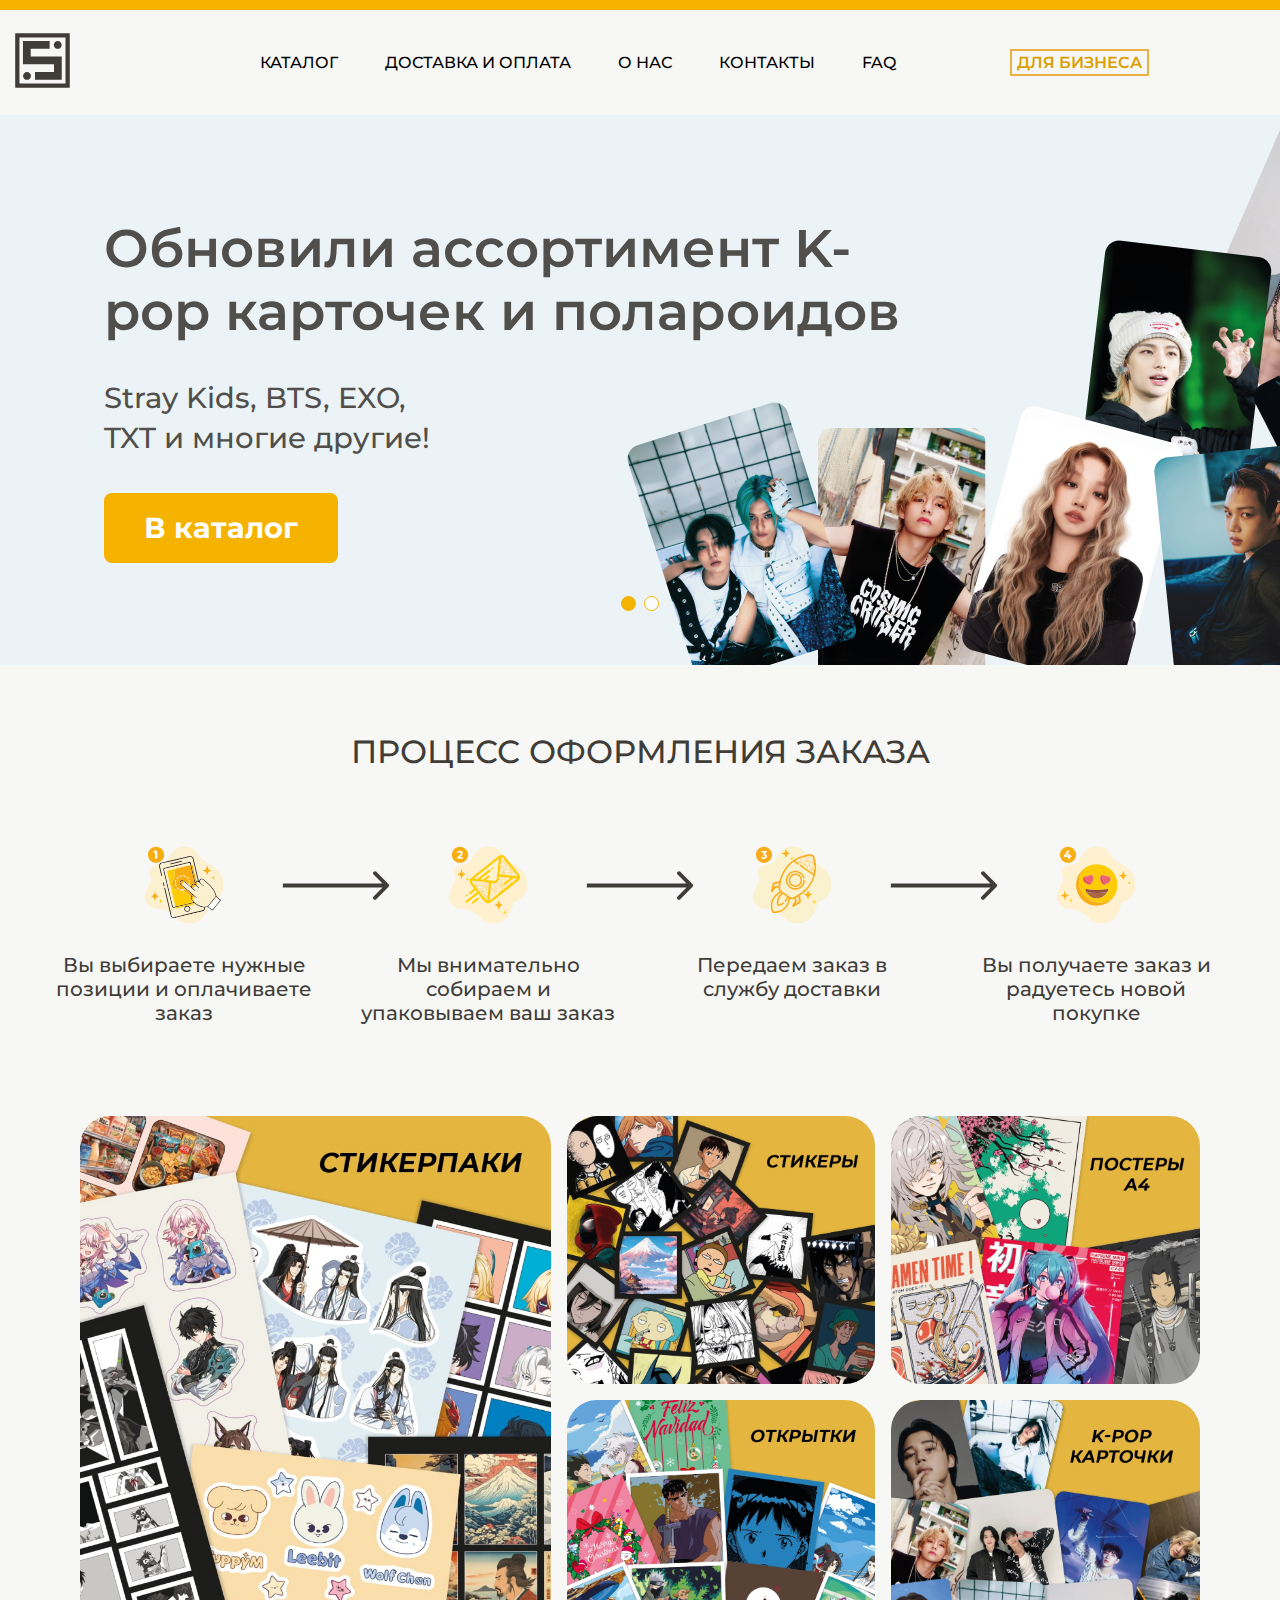
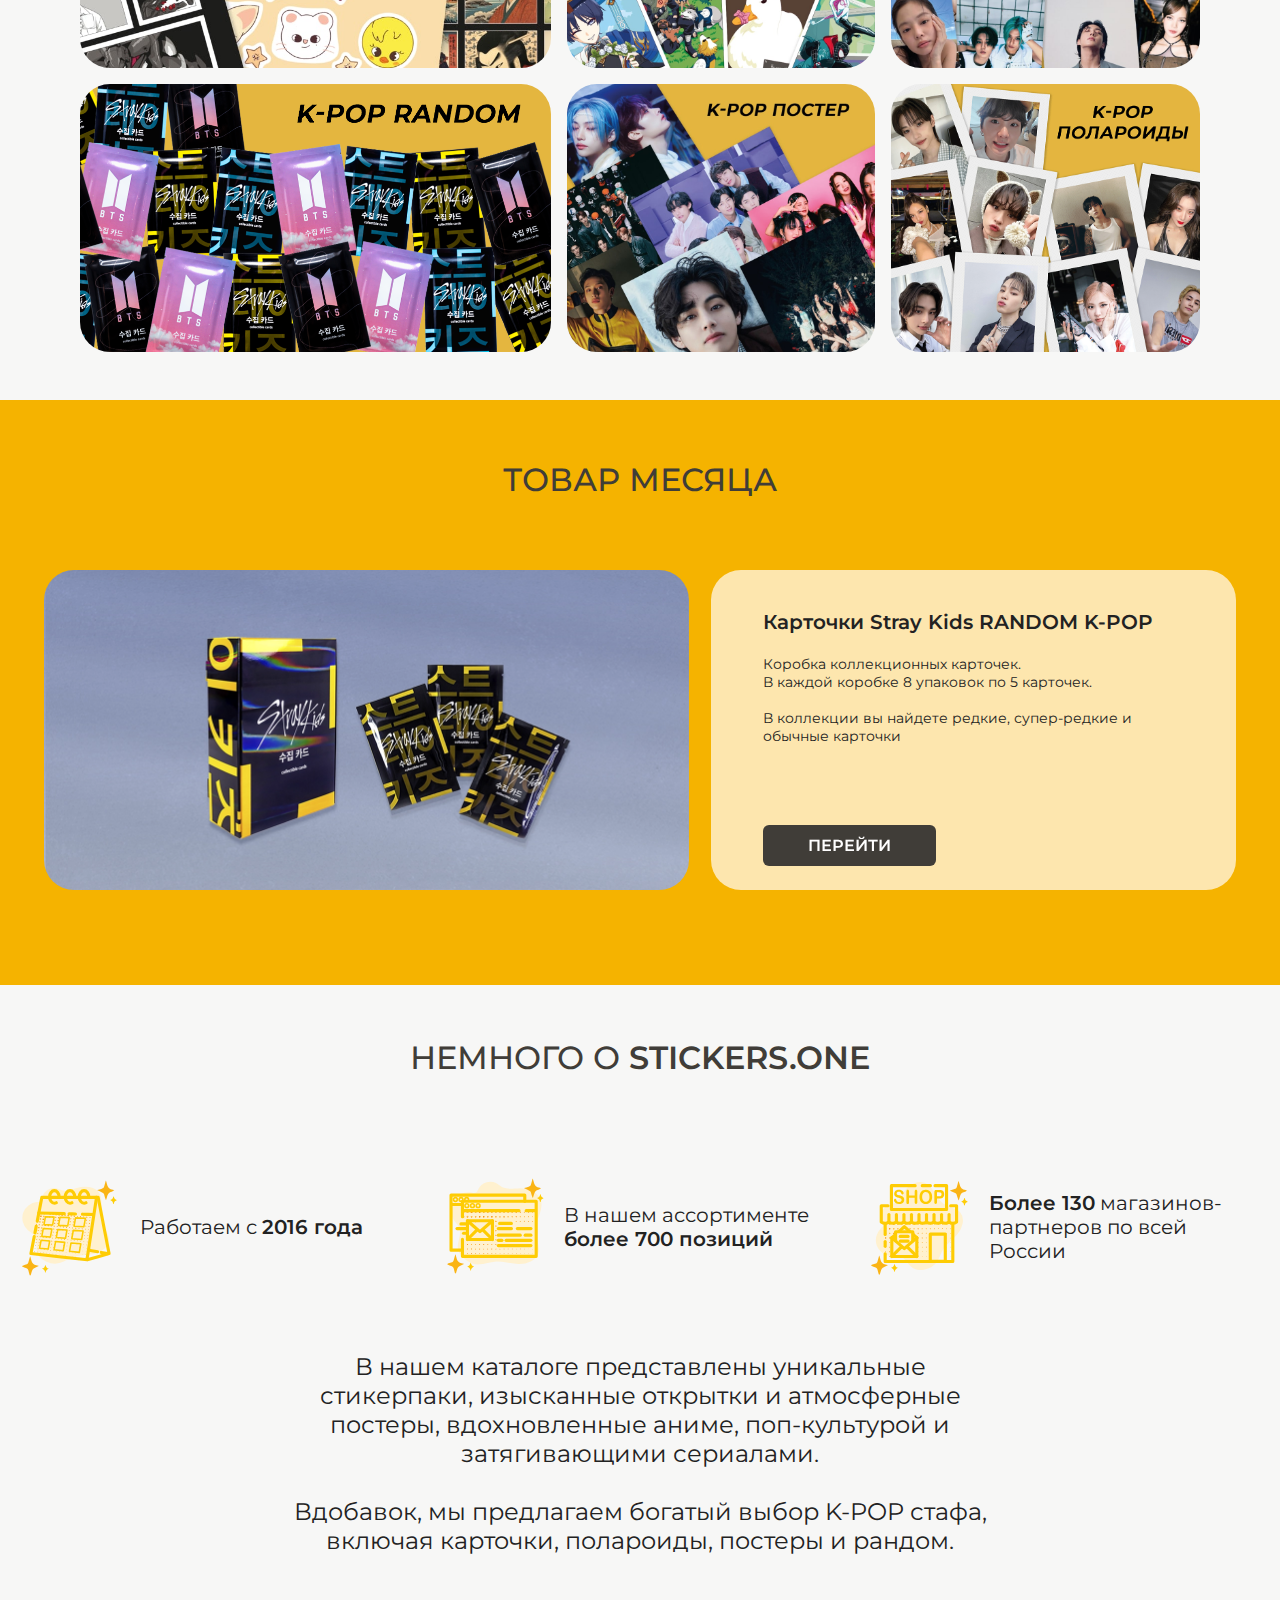
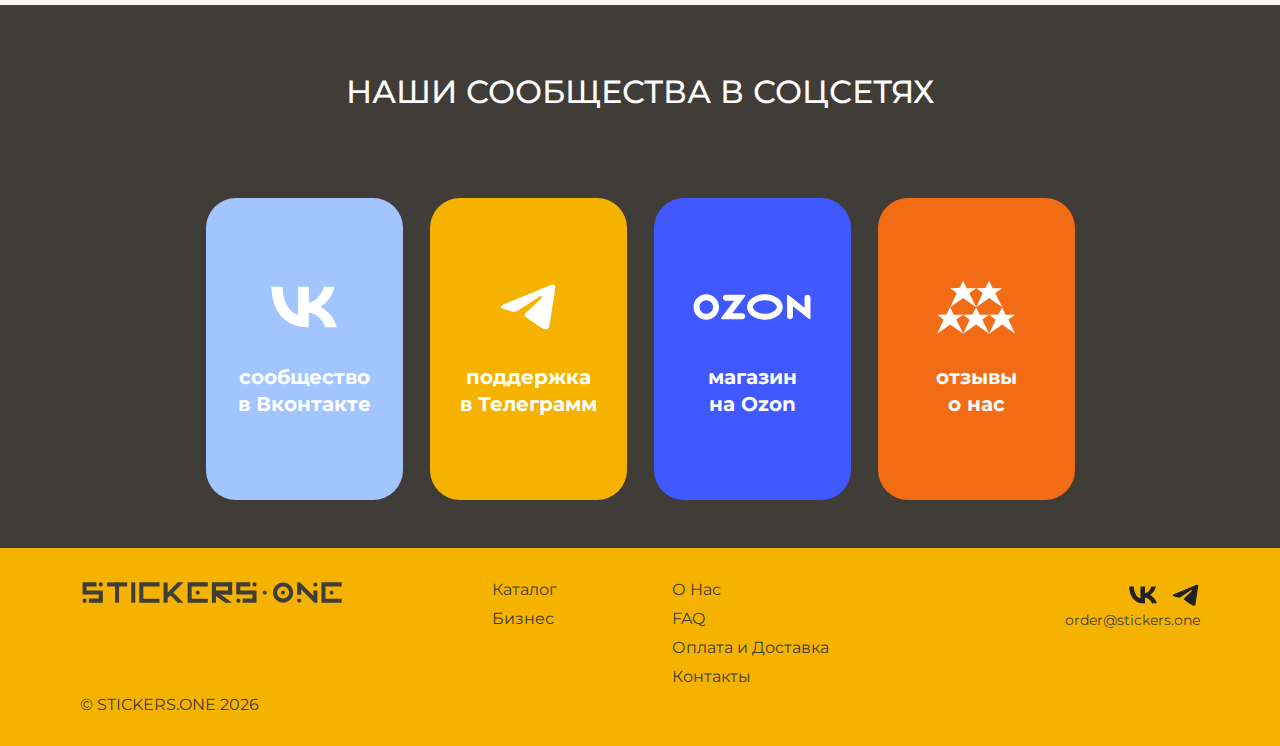
==== commit 72cab438: "feat: added text at banner" ====
--- a/index.html
+++ b/index.html
@@ -112,8 +112,15 @@
                   />
                 </figure>
                 <div class="main-slider__slide-text">
-                  <h3 class="main-slider__slide-title"></h3>
-                  <p class="main-slider__slide-description"></p>
+                  <h3 class="main-slider__slide-title">
+                    Обновили ассортимент K-pop карточек и полароидов
+                  </h3>
+                  <p class="main-slider__slide-description">
+                    Stray Kids, BTS, EXO, TXT и многие другие!
+                  </p>
+                  <div class="main-slider__slide-links">
+                    <a class="main-slider__slide-link" href="#">В каталог</a>
+                  </div>
                 </div>
               </div>
 
@@ -131,8 +138,15 @@
                   />
                 </figure>
                 <div class="main-slider__slide-text">
-                  <h3 class="main-slider__slide-title"></h3>
-                  <p class="main-slider__slide-description"></p>
+                  <h3 class="main-slider__slide-title">
+                    Новинка
+                  </h3>
+                  <p class="main-slider__slide-description">
+                    Подарочный бокс с коллекционными карточками
+                  </p>
+                  <div class="main-slider__slide-links">
+                    <a class="main-slider__slide-link" href="#">Купить</a>
+                  </div>
                 </div>
               </div>
 
@@ -140,9 +154,6 @@
             </div>
 
             <div class="swiper-pagination"></div>
-
-            <div class="swiper-button-prev"></div>
-            <div class="swiper-button-next"></div>
           </div>
         </div>
       </section>
@@ -254,7 +265,7 @@
 				В коллекции вы найдете редкие, супер-редкие и обычные карточки
               </p>
               <div class="month-product__info-controls">
-                <button class="month-product__info-button" href="store#!/Stray-Kids-Yellow-Box/p/622266145/category=159739711">ПЕРЕЙТИ</button>
+                <a class="month-product__info-button" href="store#!/Stray-Kids-Yellow-Box/p/622266145/category=159739711">ПЕРЕЙТИ</a>
               </div>
             </div>
           </div>
--- a/css/index.css
+++ b/css/index.css
@@ -41,17 +41,16 @@
 .container {
   max-width: 1440px;
   margin: 0 auto;
-  -webkit-box-sizing: border-box;
-          box-sizing: border-box;
+  box-sizing: border-box;
 }
 
+.footer {
+  background-color: #F5B300;
+}
 .footer .container {
   position: relative;
-  display: -webkit-box;
-  display: -ms-flexbox;
-  display: flex;
-  -ms-flex-wrap: wrap;
-      flex-wrap: wrap;
+  display: flex;
+  flex-wrap: wrap;
   gap: 9px 20px;
   padding: 32px 80px;
   background-color: #F5B300;
@@ -63,8 +62,7 @@
 }
 @media (max-width: 576px) {
   .footer .container {
-    -ms-flex-wrap: nowrap;
-        flex-wrap: nowrap;
+    flex-wrap: nowrap;
     padding: 21px 15px 76px;
   }
 }
@@ -82,15 +80,9 @@
   width: 100%;
 }
 .footer__menu {
-  -webkit-box-flex: 1;
-      -ms-flex: 1 1 auto;
-          flex: 1 1 auto;
-  display: -webkit-box;
-  display: -ms-flexbox;
-  display: flex;
-  -webkit-box-pack: center;
-      -ms-flex-pack: center;
-          justify-content: center;
+  flex: 1 1 auto;
+  display: flex;
+  justify-content: center;
   gap: 115px;
   margin-right: 90px;
 }
@@ -106,9 +98,7 @@
 }
 @media (max-width: 768px) {
   .footer__menu {
-    -webkit-box-pack: start;
-        -ms-flex-pack: start;
-            justify-content: flex-start;
+    justify-content: flex-start;
     gap: 68px;
   }
 }
@@ -141,20 +131,12 @@
   }
 }
 .footer__contacts {
-  -webkit-box-flex: 0;
-      -ms-flex: 0 0 auto;
-          flex: 0 0 auto;
+  flex: 0 0 auto;
 }
 .footer__contacts-social {
-  display: -webkit-box;
-  display: -ms-flexbox;
-  display: flex;
-  -webkit-box-align: center;
-      -ms-flex-align: center;
-          align-items: center;
-  -webkit-box-pack: end;
-      -ms-flex-pack: end;
-          justify-content: flex-end;
+  display: flex;
+  align-items: center;
+  justify-content: flex-end;
   gap: 12px;
 }
 .footer__contacts-link {
@@ -184,9 +166,7 @@
   }
 }
 .footer__copyrights {
-  -webkit-box-flex: 1;
-      -ms-flex: 1 1 100%;
-          flex: 1 1 100%;
+  flex: 1 1 100%;
   color: #403d38;
   font-size: 16px;
   font-style: normal;
@@ -209,8 +189,11 @@
 }
 
 .header {
-  position: relative;
-  max-width: 1440px;
+  position: sticky;
+  top: 0;
+  left: 0;
+  right: 0;
+  z-index: 100;
   margin: 0 auto;
   background-color: #f7f7f6;
 }
@@ -230,12 +213,8 @@
   }
 }
 .header__container {
-  display: -webkit-box;
-  display: -ms-flexbox;
-  display: flex;
-  -webkit-box-align: center;
-      -ms-flex-align: center;
-          align-items: center;
+  display: flex;
+  align-items: center;
   gap: 80px;
   max-width: 1280px;
   margin: 0 auto;
@@ -253,16 +232,12 @@
 }
 @media (max-width: 768px) {
   .header__container {
-    -webkit-box-pack: justify;
-        -ms-flex-pack: justify;
-            justify-content: space-between;
+    justify-content: space-between;
     padding: 10px 15px;
   }
 }
 .header__logo {
-  -webkit-box-flex: 0;
-      -ms-flex: 0 0 auto;
-          flex: 0 0 auto;
+  flex: 0 0 auto;
 }
 .header__logo-link {
   display: inline-block;
@@ -288,7 +263,6 @@
   z-index: 900;
   display: none;
   background-color: rgba(0, 0, 0, 0.5);
-  -webkit-transition: all ease-in-out 0.4s;
   transition: all ease-in-out 0.4s;
   will-change: visibility, opacity;
 }
@@ -304,18 +278,10 @@
   opacity: 1;
 }
 .header__nav {
-  -webkit-box-flex: 1;
-      -ms-flex: 1 1 auto;
-          flex: 1 1 auto;
-  display: -webkit-box;
-  display: -ms-flexbox;
-  display: flex;
-  -webkit-box-pack: justify;
-      -ms-flex-pack: justify;
-          justify-content: space-between;
-  -webkit-box-align: center;
-      -ms-flex-align: center;
-          align-items: center;
+  flex: 1 1 auto;
+  display: flex;
+  justify-content: space-between;
+  align-items: center;
   gap: 15px;
   margin-left: 110px;
 }
@@ -330,28 +296,17 @@
     top: 0;
     left: -600px;
     z-index: 1000;
-    display: -webkit-box;
-    display: -ms-flexbox;
     display: flex;
-    -webkit-box-orient: vertical;
-    -webkit-box-direction: normal;
-        -ms-flex-direction: column;
-            flex-direction: column;
-    -webkit-box-align: start;
-        -ms-flex-align: start;
-            align-items: flex-start;
-    -webkit-box-pack: start;
-        -ms-flex-pack: start;
-            justify-content: flex-start;
+    flex-direction: column;
+    align-items: flex-start;
+    justify-content: flex-start;
     gap: 12px;
     max-width: 480px;
     height: 100vh;
     width: 100%;
     padding: 110px 10px 30px;
-    -webkit-box-sizing: border-box;
-            box-sizing: border-box;
+    box-sizing: border-box;
     background-color: #f7f7f6;
-    -webkit-transition: left ease-in-out 0.4s;
     transition: left ease-in-out 0.4s;
     will-change: left;
   }
@@ -373,7 +328,6 @@
   font-weight: 500;
   line-height: normal;
   text-transform: uppercase;
-  -webkit-transition: all ease-in-out 0.15s;
   transition: all ease-in-out 0.15s;
 }
 @media (max-width: 992px) {
@@ -413,12 +367,8 @@
 }
 @media (max-width: 768px) {
   .header__nav-social {
-    display: -webkit-box;
-    display: -ms-flexbox;
     display: flex;
-    -webkit-box-align: center;
-        -ms-flex-align: center;
-            align-items: center;
+    align-items: center;
     gap: 10px;
     margin-top: 40px;
   }
@@ -454,9 +404,7 @@
   }
 }
 .header__cart {
-  -webkit-box-flex: 0;
-      -ms-flex: 0 0 auto;
-          flex: 0 0 auto;
+  flex: 0 0 auto;
   height: 36px;
   width: 36px;
   cursor: pointer;
@@ -476,9 +424,7 @@
   width: 100%;
   padding: 0 !important;
   color: #000000 !important;
-  -webkit-transform: scale(1) !important;
-      -ms-transform: scale(1) !important;
-          transform: scale(1) !important;
+  transform: scale(1) !important;
 }
 .header__cart .ec-cart-widget .ec-minicart__icon {
   height: 36px !important;
@@ -544,9 +490,7 @@
 }
 .main-slider .swiper-button-prev {
   left: 50px;
-  -webkit-transform: rotate(180deg);
-      -ms-transform: rotate(180deg);
-          transform: rotate(180deg);
+  transform: rotate(180deg);
 }
 @media (max-width: 992px) {
   .main-slider .swiper-button-prev {
@@ -572,11 +516,10 @@
 .main-slider .swiper-pagination-bullet {
   height: 15px;
   width: 15px;
-  -webkit-box-sizing: border-box;
-          box-sizing: border-box;
-  border: 1px solid #ffffff;
+  box-sizing: border-box;
+  border: 1px solid #F5B300;
   opacity: 1;
-  background-color: rgba(0, 0, 0, 0);
+  background-color: rgba(255, 255, 255, 0.75);
 }
 @media (max-width: 768px) {
   .main-slider .swiper-pagination-bullet {
@@ -585,24 +528,52 @@
   }
 }
 .main-slider .swiper-pagination-bullet-active {
-  background-color: #ffffff;
+  background-color: #F5B300;
 }
 .main-slider__slide {
   position: relative;
 }
 .main-slider__slide-image {
+  position: relative;
   margin: 0;
   padding: 0;
+  height: 550px;
+  width: 100%;
+  overflow: hidden;
+}
+@media (max-width: 576px) {
+  .main-slider__slide-image {
+    height: 844px;
+  }
+}
+.main-slider__slide-image-web, .main-slider__slide-image-mobile {
+  position: absolute;
+  top: 0;
+  left: 0;
+  bottom: 0;
+  display: block;
   height: 100%;
-  width: 100%;
-}
-.main-slider__slide-image-web, .main-slider__slide-image-mobile {
-  display: inline-block;
-  height: 100%;
-  width: 100%;
+  width: auto;
   -o-object-fit: cover;
      object-fit: cover;
 }
+@media (max-width: 992px) {
+  .main-slider__slide-image-web, .main-slider__slide-image-mobile {
+    left: -100px;
+  }
+}
+@media (max-width: 768px) {
+  .main-slider__slide-image-web, .main-slider__slide-image-mobile {
+    left: -150px;
+  }
+}
+@media (max-width: 576px) {
+  .main-slider__slide-image-web, .main-slider__slide-image-mobile {
+    position: static;
+    height: 100%;
+    width: 100%;
+  }
+}
 .main-slider__slide-image-web {
   display: inline;
 }
@@ -621,57 +592,117 @@
 }
 .main-slider__slide-text {
   position: absolute;
-  top: 96px;
-  right: 160px;
-  max-width: 425px;
-}
-@media (max-width: 768px) {
+  display: flex;
+  flex-direction: column;
+  justify-content: center;
+  top: 0;
+  left: 0;
+  right: 0;
+  bottom: 0;
+  padding: 20px 104px;
+  box-sizing: border-box;
+  color: #514f4b;
+}
+@media (max-width: 992px) {
   .main-slider__slide-text {
-    top: 54px;
-    left: 50%;
-    width: 70%;
-    -webkit-transform: translateX(-50%);
-        -ms-transform: translateX(-50%);
-            transform: translateX(-50%);
-  }
-}
-@media (max-width: 576px) {
+    padding: 20px 64px;
+  }
+}
+@media (max-width: 768px) {
   .main-slider__slide-text {
-    width: 80%;
+    padding: 20px 40px;
+  }
+}
+@media (max-width: 576px) {
+  .main-slider__slide-text {
+    padding: 60px 30px 0;
+    bottom: auto;
   }
 }
 .main-slider__slide-title {
-  margin: 0 0 40px;
+  max-width: 844px;
+  margin: 0 0 34px;
+  font-size: 53px;
+  font-style: normal;
+  font-weight: 600;
+  line-height: 120%;
+}
+@media (max-width: 768px) {
+  .main-slider__slide-title {
+    margin: 0 0 24px;
+    font-size: 32px;
+  }
+}
+@media (max-width: 576px) {
+  .main-slider__slide-title {
+    font-size: 28px;
+    text-align: center;
+  }
+}
+@media (max-width: 400px) {
+  .main-slider__slide-title {
+    font-size: 20px;
+  }
+}
+.main-slider__slide-description {
+  max-width: 340px;
+  margin: 0 0 34px;
+  font-size: 29px;
+  font-style: normal;
+  font-weight: 500;
+  line-height: 140%;
+}
+@media (max-width: 768px) {
+  .main-slider__slide-description {
+    margin: 0 0 24px;
+    font-size: 20px;
+  }
+}
+@media (max-width: 576px) {
+  .main-slider__slide-description {
+    max-width: none;
+    font-size: 16px;
+    text-align: center;
+  }
+}
+@media (max-width: 400px) {
+  .main-slider__slide-description {
+    font-size: 14px;
+  }
+}
+.main-slider__slide-link {
+  display: block;
+  width: -moz-fit-content;
+  width: fit-content;
+  padding: 12px 40px;
   color: #ffffff;
-  font-size: 40px;
-  font-style: normal;
-  font-weight: 500;
-  line-height: normal;
-}
-@media (max-width: 768px) {
-  .main-slider__slide-title {
-    margin: 0 0 8px;
-    font-size: 32px;
-  }
-}
-.main-slider__slide-description {
-  margin: 0;
-  color: #ffffff;
-  font-size: 32px;
-  font-style: normal;
-  font-weight: 500;
-  line-height: normal;
-}
-@media (max-width: 768px) {
-  .main-slider__slide-description {
-    font-size: 20px;
-  }
+  font-size: 29px;
+  font-style: normal;
+  font-weight: 700;
+  line-height: 160%;
+  border-radius: 8px;
+  background-color: #f5b300;
+  transition: background-color ease-in-out 0.2s;
+  cursor: pointer;
+}
+@media (max-width: 576px) {
+  .main-slider__slide-link {
+    margin: 0 auto;
+    padding: 8px 32px;
+    font-size: 24px;
+    font-weight: 600;
+  }
+}
+.main-slider__slide-link:hover {
+  background-color: #e5a300;
+}
+.main-slider__slide-link:active {
+  background-color: #ffbd17;
 }
 
 .order-process .container {
   padding: 67px 52px 43px;
-  -webkit-box-sizing: border-box;
-          box-sizing: border-box;
+  box-sizing: border-box;
   background-color: #f7f7f6;
 }
 @media (max-width: 1200px) {
@@ -704,8 +735,6 @@
   }
 }
 .order-process__cards {
-  display: -webkit-box;
-  display: -ms-flexbox;
   display: flex;
   gap: 40px;
 }
@@ -716,25 +745,18 @@
 }
 @media (max-width: 768px) {
   .order-process__cards {
-    -webkit-box-pack: center;
-        -ms-flex-pack: center;
-            justify-content: center;
-    -ms-flex-wrap: wrap;
-        flex-wrap: wrap;
+    justify-content: center;
+    flex-wrap: wrap;
     gap: 72px 40px;
   }
 }
 .order-process__card {
   position: relative;
-  -webkit-box-flex: 0;
-      -ms-flex: 0 1 320px;
-          flex: 0 1 320px;
+  flex: 0 1 320px;
 }
 @media (max-width: 768px) {
   .order-process__card {
-    -webkit-box-flex: 0;
-        -ms-flex: 0 1 40%;
-            flex: 0 1 40%;
+    flex: 0 1 40%;
   }
 }
 .order-process__card::after {
@@ -746,86 +768,60 @@
   height: 32px;
   background: url(../assets/arrow-orders.svg) right center no-repeat;
   background-size: contain;
-  -webkit-transform: translateY(-50%) translateX(calc(50% + 20px));
-      -ms-transform: translateY(-50%) translateX(calc(50% + 20px));
-          transform: translateY(-50%) translateX(calc(50% + 20px));
+  transform: translateY(-50%) translateX(calc(50% + 20px));
 }
 @media (max-width: 992px) {
   .order-process__card::after {
     top: 27px;
     width: 54px;
     height: 24px;
-    -webkit-transform: translateY(-50%) translateX(calc(50% + 12px));
-        -ms-transform: translateY(-50%) translateX(calc(50% + 12px));
-            transform: translateY(-50%) translateX(calc(50% + 12px));
+    transform: translateY(-50%) translateX(calc(50% + 12px));
   }
 }
 .order-process__card:last-child::after {
   display: none;
 }
 .order-process__card:nth-child(1) {
-  -webkit-box-ordinal-group: 1;
-      -ms-flex-order: 0;
-          order: 0;
+  order: 0;
 }
 .order-process__card:nth-child(2) {
-  -webkit-box-ordinal-group: 2;
-      -ms-flex-order: 1;
-          order: 1;
+  order: 1;
 }
 @media (max-width: 768px) {
   .order-process__card:nth-child(2)::after {
     left: 50%;
     top: auto;
     bottom: 0;
-    -webkit-transform: rotate(90deg) translateX(50px) translateY(100%);
-        -ms-transform: rotate(90deg) translateX(50px) translateY(100%);
-            transform: rotate(90deg) translateX(50px) translateY(100%);
+    transform: rotate(90deg) translateX(50px) translateY(100%);
   }
 }
 .order-process__card:nth-child(3) {
-  -webkit-box-ordinal-group: 3;
-      -ms-flex-order: 2;
-          order: 2;
+  order: 2;
 }
 @media (max-width: 768px) {
   .order-process__card:nth-child(3) {
-    -webkit-box-ordinal-group: 4;
-        -ms-flex-order: 3;
-            order: 3;
+    order: 3;
   }
 }
 @media (max-width: 768px) {
   .order-process__card:nth-child(3)::after {
     left: 0;
     right: auto;
-    -webkit-transform: rotate(180deg) translateX(50px) translateY(50%);
-        -ms-transform: rotate(180deg) translateX(50px) translateY(50%);
-            transform: rotate(180deg) translateX(50px) translateY(50%);
+    transform: rotate(180deg) translateX(50px) translateY(50%);
   }
 }
 .order-process__card:nth-child(4) {
-  -webkit-box-ordinal-group: 4;
-      -ms-flex-order: 3;
-          order: 3;
+  order: 3;
 }
 @media (max-width: 768px) {
   .order-process__card:nth-child(4) {
-    -webkit-box-ordinal-group: 3;
-        -ms-flex-order: 2;
-            order: 2;
+    order: 2;
   }
 }
 .order-process__card-image {
-  display: -webkit-box;
-  display: -ms-flexbox;
-  display: flex;
-  -webkit-box-align: center;
-      -ms-flex-align: center;
-          align-items: center;
-  -webkit-box-pack: center;
-      -ms-flex-pack: center;
-          justify-content: center;
+  display: flex;
+  align-items: center;
+  justify-content: center;
   padding: 0;
   margin: 0 0 28px;
   height: 80px;
@@ -838,7 +834,8 @@
 }
 .order-process__card-image img {
   max-width: 100%;
-  height: auto;
+  height: 100%;
+  width: auto;
 }
 @media (max-width: 992px) {
   .order-process__card-image img {
@@ -939,6 +936,9 @@
   width: 100%;
 }
 
+.communities {
+  background-color: #403d38;
+}
 .communities .container {
   padding: 61px 20px 48px;
   background-color: #403d38;
@@ -966,15 +966,9 @@
   }
 }
 .communities__menu {
-  display: -webkit-box;
-  display: -ms-flexbox;
-  display: flex;
-  -webkit-box-pack: center;
-      -ms-flex-pack: center;
-          justify-content: center;
-  -webkit-box-align: center;
-      -ms-flex-align: center;
-          align-items: center;
+  display: flex;
+  justify-content: center;
+  align-items: center;
   gap: 27px;
   margin: 0;
   padding: 0;
@@ -987,47 +981,32 @@
 }
 @media (max-width: 768px) {
   .communities__menu {
-    -ms-flex-wrap: wrap;
-        flex-wrap: wrap;
+    flex-wrap: wrap;
   }
 }
 .communities__menu-item {
-  -webkit-box-flex: 0;
-      -ms-flex: 0 1 197px;
-          flex: 0 1 197px;
+  flex: 0 1 197px;
   max-width: 197px;
   height: 302px;
 }
 @media (max-width: 768px) {
   .communities__menu-item {
-    -webkit-box-flex: 1;
-        -ms-flex: 1 1 48%;
-            flex: 1 1 48%;
+    flex: 1 1 48%;
     max-width: none;
     height: 200px;
   }
 }
 .communities__link {
   position: relative;
-  display: -webkit-box;
-  display: -ms-flexbox;
-  display: flex;
-  -webkit-box-pack: center;
-      -ms-flex-pack: center;
-          justify-content: center;
-  -webkit-box-align: center;
-      -ms-flex-align: center;
-          align-items: center;
-  -webkit-box-orient: vertical;
-  -webkit-box-direction: normal;
-      -ms-flex-direction: column;
-          flex-direction: column;
+  display: flex;
+  justify-content: center;
+  align-items: center;
+  flex-direction: column;
   gap: 30px;
   width: 100%;
   height: 100%;
   padding: 20px;
-  -webkit-box-sizing: border-box;
-          box-sizing: border-box;
+  box-sizing: border-box;
   border-radius: 30px;
 }
 @media (max-width: 768px) {
@@ -1105,8 +1084,6 @@
   font-weight: 600;
 }
 .facts__list {
-  display: -webkit-box;
-  display: -ms-flexbox;
   display: flex;
   gap: 33px;
   max-width: 1276px;
@@ -1121,15 +1098,9 @@
   }
 }
 .facts__list-item {
-  -webkit-box-flex: 0;
-      -ms-flex: 0 1 33%;
-          flex: 0 1 33%;
-  display: -webkit-box;
-  display: -ms-flexbox;
-  display: flex;
-  -webkit-box-align: center;
-      -ms-flex-align: center;
-          align-items: center;
+  flex: 0 1 33%;
+  display: flex;
+  align-items: center;
   gap: 20px;
   color: #222;
   font-size: 20px;
@@ -1139,10 +1110,7 @@
 }
 @media (max-width: 992px) {
   .facts__list-item {
-    -webkit-box-orient: vertical;
-    -webkit-box-direction: normal;
-        -ms-flex-direction: column;
-            flex-direction: column;
+    flex-direction: column;
     text-align: center;
   }
 }
@@ -1160,9 +1128,7 @@
   font-weight: 600;
 }
 .facts__list-item img {
-  -webkit-box-flex: 0;
-      -ms-flex: 0 0 auto;
-          flex: 0 0 auto;
+  flex: 0 0 auto;
   width: 100px;
   height: 100px;
   -o-object-fit: cover;
@@ -1190,6 +1156,9 @@
   }
 }
 
+.month-product {
+  background-color: #F5B300;
+}
 .month-product .container {
   padding: 60px 20px 95px;
   background-color: #F5B300;
@@ -1210,8 +1179,6 @@
   text-transform: uppercase;
 }
 .month-product__card {
-  display: -webkit-box;
-  display: -ms-flexbox;
   display: flex;
   gap: 22px;
   max-width: 1192px;
@@ -1219,25 +1186,18 @@
 }
 @media (max-width: 768px) {
   .month-product__card {
-    -webkit-box-orient: vertical;
-    -webkit-box-direction: normal;
-        -ms-flex-direction: column;
-            flex-direction: column;
+    flex-direction: column;
   }
 }
 .month-product__image {
-  -webkit-box-flex: 1;
-      -ms-flex: 1 1 auto;
-          flex: 1 1 auto;
+  flex: 1 1 auto;
   height: 320px;
   margin: 0;
   padding: 0;
 }
 @media (max-width: 768px) {
   .month-product__image {
-    -webkit-box-flex: 1;
-        -ms-flex: 1 1 100%;
-            flex: 1 1 100%;
+    flex: 1 1 100%;
   }
 }
 .month-product__image img {
@@ -1254,21 +1214,16 @@
 }
 .month-product__info {
   position: relative;
-  -webkit-box-flex: 0;
-      -ms-flex: 0 1 525px;
-          flex: 0 1 525px;
+  flex: 0 1 525px;
   height: 320px;
   padding: 40px 52px 24px;
-  -webkit-box-sizing: border-box;
-          box-sizing: border-box;
+  box-sizing: border-box;
   border-radius: 30px;
   background: rgba(255, 243, 221, 0.79);
 }
 @media (max-width: 768px) {
   .month-product__info {
-    -webkit-box-flex: 1;
-        -ms-flex: 1 1 100%;
-            flex: 1 1 100%;
+    flex: 1 1 100%;
     padding: 28px 24px 20px;
   }
 }
@@ -1305,8 +1260,6 @@
   left: 52px;
   right: 52px;
   bottom: 24px;
-  display: -webkit-box;
-  display: -ms-flexbox;
   display: flex;
   margin-top: auto;
 }
@@ -1316,9 +1269,7 @@
   }
 }
 .month-product__info-button {
-  -webkit-box-flex: 0;
-      -ms-flex: 0 0 auto;
-          flex: 0 0 auto;
+  flex: 0 0 auto;
   padding: 11px 45px;
   color: #ffffff;
   font-size: 16px;
@@ -1328,10 +1279,7 @@
   background-color: #403d38;
   border: none;
   border-radius: 6px;
-  -webkit-transition: -webkit-transform ease-in-out 0.1s;
-  transition: -webkit-transform ease-in-out 0.1s;
   transition: transform ease-in-out 0.1s;
-  transition: transform ease-in-out 0.1s, -webkit-transform ease-in-out 0.1s;
   will-change: transform;
   cursor: pointer;
 }
@@ -1342,24 +1290,15 @@
   }
 }
 .month-product__info-button:hover {
-  -webkit-transform: scale(1.03);
-      -ms-transform: scale(1.03);
-          transform: scale(1.03);
+  transform: scale(1.03);
 }
 .month-product__info-button:active {
-  -webkit-transform: scale(1);
-      -ms-transform: scale(1);
-          transform: scale(1);
+  transform: scale(1);
 }
 .month-product__info-prices {
-  display: -webkit-box;
-  display: -ms-flexbox;
-  display: flex;
-  -webkit-box-align: center;
-      -ms-flex-align: center;
-          align-items: center;
-  -ms-flex-wrap: wrap;
-      flex-wrap: wrap;
+  display: flex;
+  align-items: center;
+  flex-wrap: wrap;
   gap: 2px 16px;
   margin-left: 32px;
 }
@@ -1426,8 +1365,6 @@
   }
 }
 .about__block {
-  display: -webkit-box;
-  display: -ms-flexbox;
   display: flex;
   gap: 42px;
 }
@@ -1438,10 +1375,7 @@
 }
 @media (max-width: 768px) {
   .about__block {
-    -webkit-box-orient: vertical;
-    -webkit-box-direction: normal;
-        -ms-flex-direction: column;
-            flex-direction: column;
+    flex-direction: column;
     gap: 0;
     margin-bottom: 26px;
   }
@@ -1450,30 +1384,20 @@
   }
 }
 .about__block_center {
-  -webkit-box-align: center;
-      -ms-flex-align: center;
-          align-items: center;
+  align-items: center;
 }
 @media (max-width: 768px) {
   .about__block_center {
-    -webkit-box-align: start;
-        -ms-flex-align: start;
-            align-items: flex-start;
+    align-items: flex-start;
   }
 }
 .about__image {
-  -webkit-box-flex: 1;
-      -ms-flex: 1 1 550px;
-          flex: 1 1 550px;
+  flex: 1 1 550px;
 }
 @media (max-width: 768px) {
   .about__image {
-    -webkit-box-flex: 1;
-        -ms-flex: 1 1 auto;
-            flex: 1 1 auto;
-    -webkit-box-ordinal-group: 1;
-        -ms-flex-order: 0;
-            order: 0;
+    flex: 1 1 auto;
+    order: 0;
     width: 100%;
   }
 }
@@ -1498,9 +1422,7 @@
   }
 }
 .about__text {
-  -webkit-box-flex: 0;
-      -ms-flex: 0 1 100%;
-          flex: 0 1 100%;
+  flex: 0 1 100%;
   color: #222;
   font-size: 24px;
   font-style: normal;
@@ -1514,12 +1436,8 @@
 }
 @media (max-width: 768px) {
   .about__text {
-    -webkit-box-flex: 0;
-        -ms-flex: 0 1 auto;
-            flex: 0 1 auto;
-    -webkit-box-ordinal-group: 2;
-        -ms-flex-order: 1;
-            order: 1;
+    flex: 0 1 auto;
+    order: 1;
     padding: 26px 32px 0;
     font-size: 16px;
   }
@@ -1553,8 +1471,6 @@
   }
 }
 .delivery__block {
-  display: -webkit-box;
-  display: -ms-flexbox;
   display: flex;
   gap: 40px;
   max-width: 1143px;
@@ -1570,9 +1486,7 @@
   margin-bottom: 0;
 }
 .delivery__title {
-  -webkit-box-flex: 1;
-      -ms-flex: 1 1 auto;
-          flex: 1 1 auto;
+  flex: 1 1 auto;
   margin: 0;
   padding-left: 40px;
   color: #403d38;
@@ -1598,9 +1512,7 @@
   }
 }
 .delivery__text {
-  -webkit-box-flex: 0;
-      -ms-flex: 0 1 702px;
-          flex: 0 1 702px;
+  flex: 0 1 702px;
   color: #222;
   font-size: 24px;
   font-style: normal;
@@ -1676,17 +1588,10 @@
   }
 }
 .contacts__social {
-  display: -webkit-box;
-  display: -ms-flexbox;
-  display: flex;
-  -webkit-box-align: center;
-      -ms-flex-align: center;
-          align-items: center;
-  -webkit-box-pack: center;
-      -ms-flex-pack: center;
-          justify-content: center;
-  -ms-flex-wrap: wrap;
-      flex-wrap: wrap;
+  display: flex;
+  align-items: center;
+  justify-content: center;
+  flex-wrap: wrap;
   gap: 16px;
   margin: 0 0 100px;
 }
@@ -1744,12 +1649,8 @@
   font-weight: 700;
 }
 .contacts__location {
-  display: -webkit-box;
-  display: -ms-flexbox;
-  display: flex;
-  -webkit-box-align: center;
-      -ms-flex-align: center;
-          align-items: center;
+  display: flex;
+  align-items: center;
   gap: 64px;
   margin: 0 0 100px;
 }
@@ -1765,15 +1666,11 @@
   }
 }
 .contacts__location-details {
-  -webkit-box-flex: 0;
-      -ms-flex: 0 1 440px;
-          flex: 0 1 440px;
+  flex: 0 1 440px;
 }
 @media (max-width: 992px) {
   .contacts__location-details {
-    -webkit-box-flex: 0;
-        -ms-flex: 0 1 380px;
-            flex: 0 1 380px;
+    flex: 0 1 380px;
   }
 }
 @media (max-width: 768px) {
@@ -1782,9 +1679,7 @@
   }
 }
 .contacts__location-map {
-  -webkit-box-flex: 1;
-      -ms-flex: 1 1 auto;
-          flex: 1 1 auto;
+  flex: 1 1 auto;
   height: 365px;
   margin-right: -82px;
   background-image: url(../assets/map.png);
@@ -1902,15 +1797,9 @@
   color: #F5B300;
 }
 .faq__social {
-  display: -webkit-box;
-  display: -ms-flexbox;
-  display: flex;
-  -webkit-box-align: center;
-      -ms-flex-align: center;
-          align-items: center;
-  -webkit-box-pack: center;
-      -ms-flex-pack: center;
-          justify-content: center;
+  display: flex;
+  align-items: center;
+  justify-content: center;
   gap: 20px;
   margin: 0 0 80px;
 }
